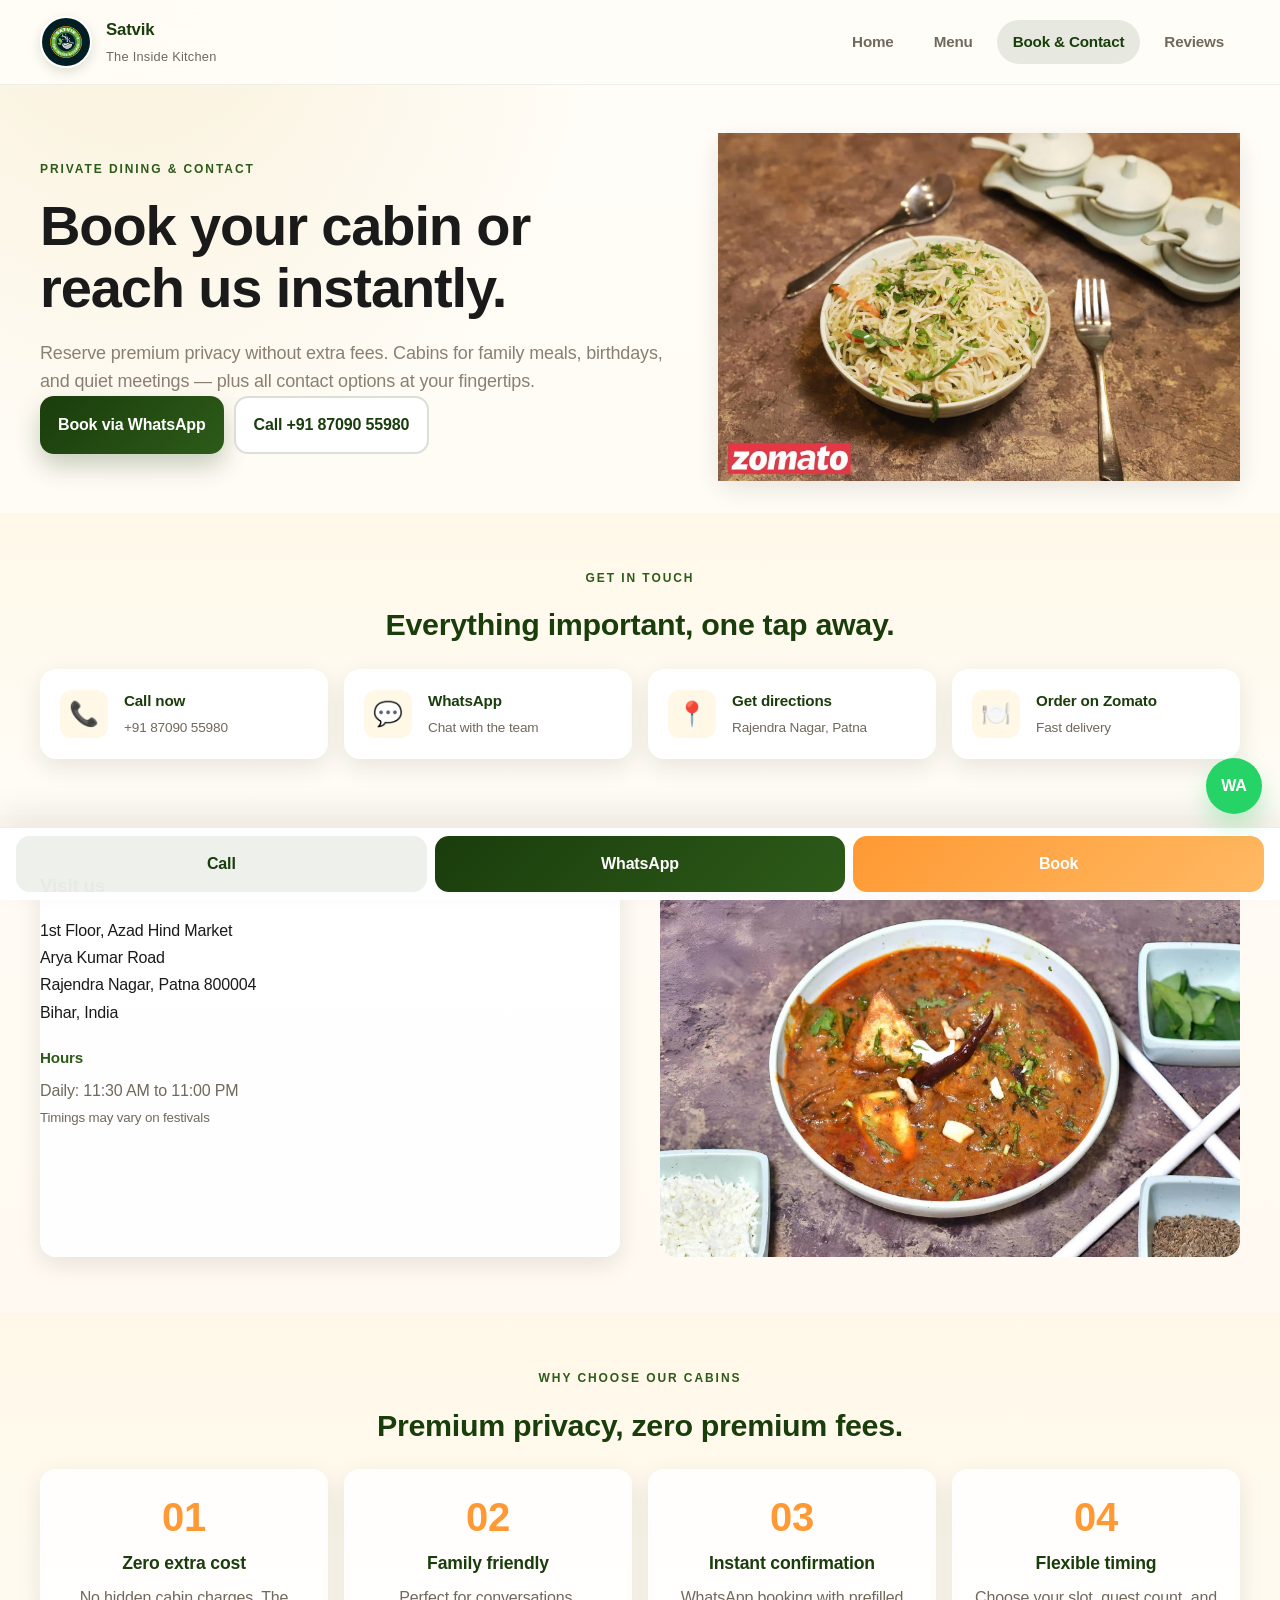
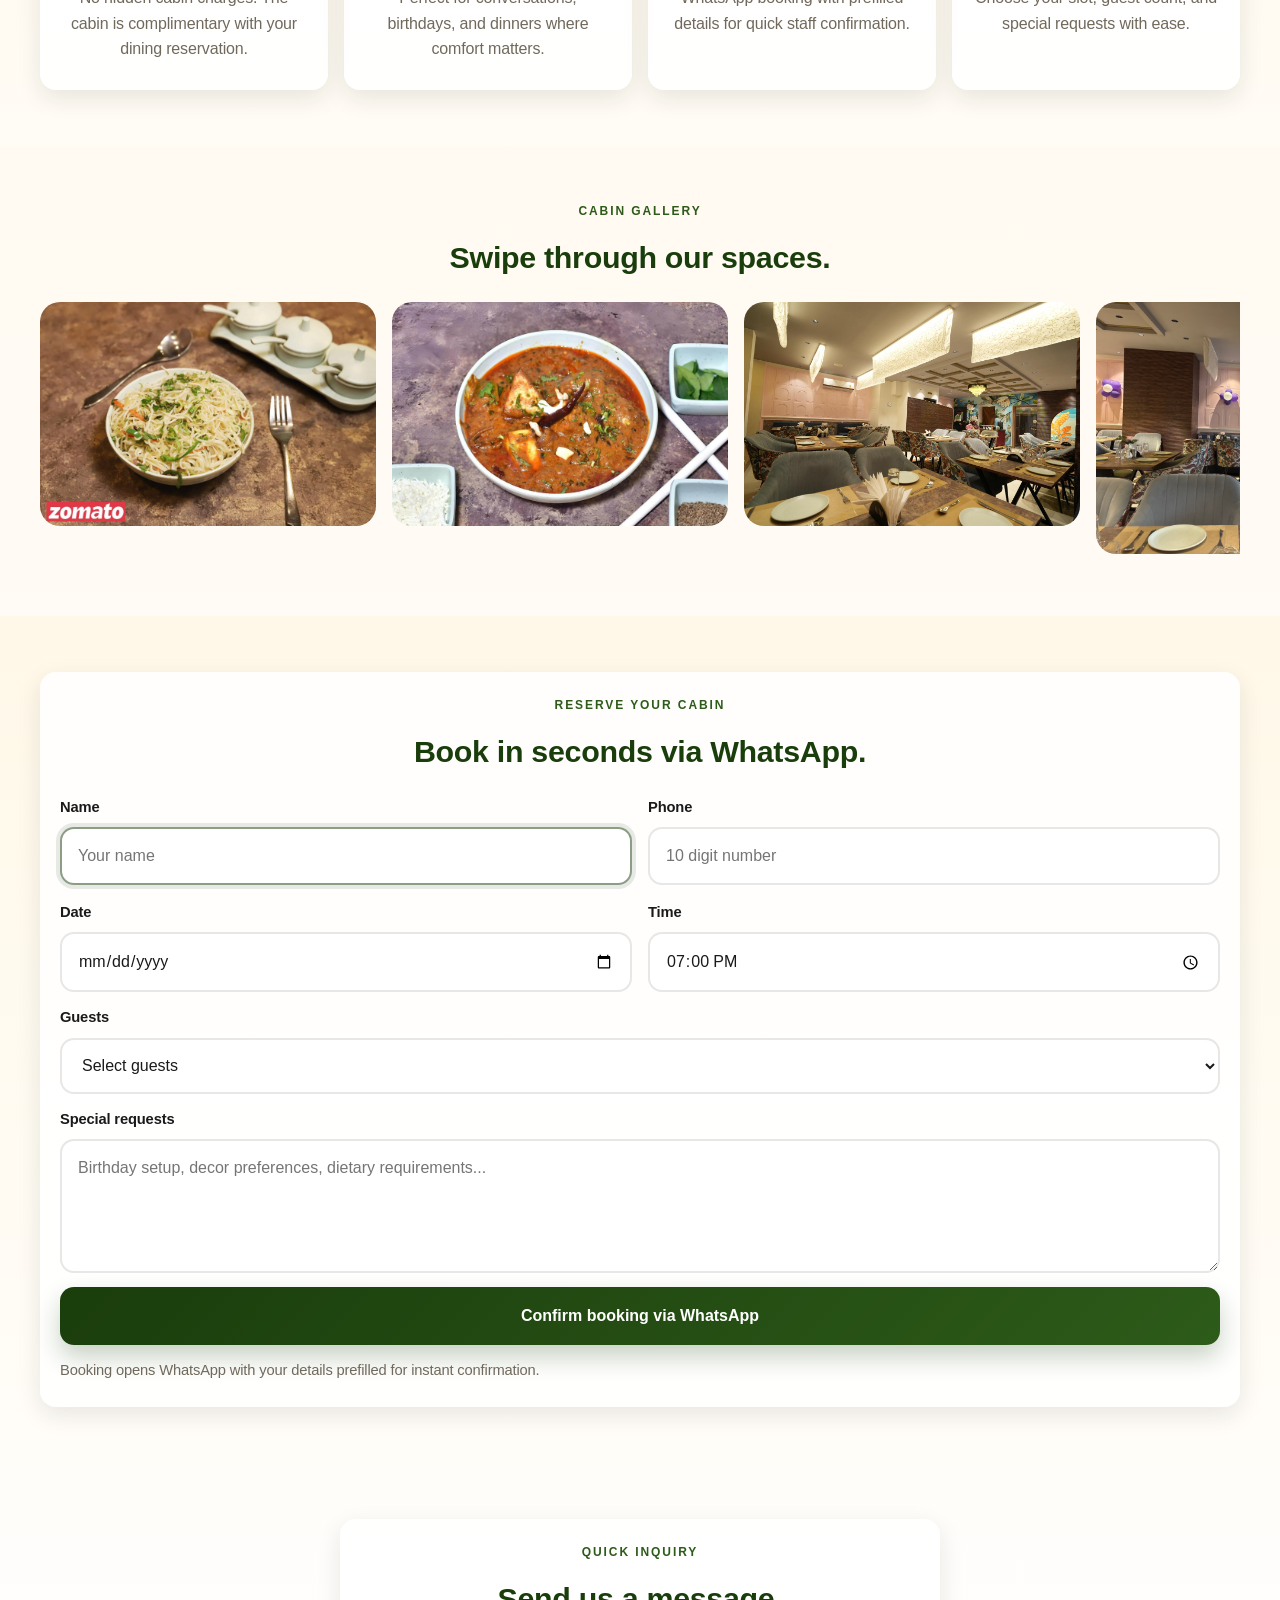
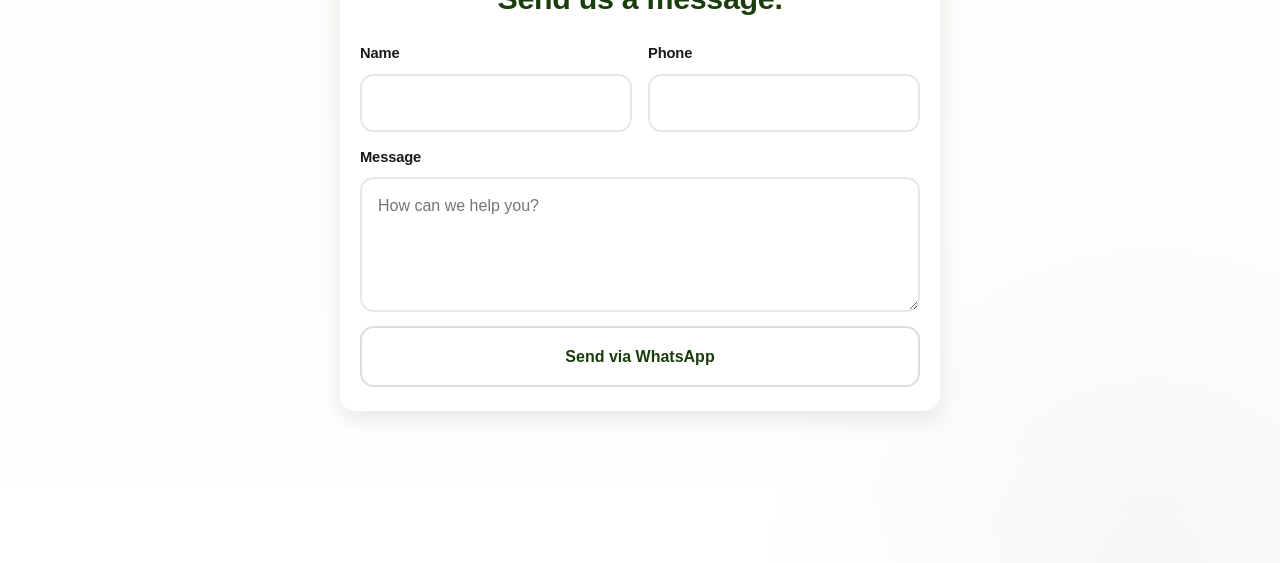
==== cabins.html @ 5a32f27f "changes" ====
<!DOCTYPE html>
<html lang="en">
<head>
  <meta charset="UTF-8">
  <meta name="viewport" content="width=device-width, initial-scale=1.0, maximum-scale=5.0, user-scalable=yes">
  <title>Book & Contact | Satvik The Inside Kitchen</title>
  <meta name="description" content="Book a private dining cabin or contact Satvik The Inside Kitchen in Patna. WhatsApp, call, or get directions instantly.">
  <link rel="manifest" href="/manifest.json">
  <link rel="stylesheet" href="/assets/css/styles.css">
</head>
<body data-page="cabins">
  <header class="site-header">
    <div class="container nav-row">
      <a class="brand" href="/index.html">
        <img src="/assets/img/logo.jpg" alt="Satvik logo" width="52" height="52">
        <span class="brand-copy">
          <strong>Satvik</strong>
          <span>The Inside Kitchen</span>
        </span>
      </a>
      <button class="menu-toggle" type="button" aria-expanded="false" aria-controls="mobile-menu">
        <span></span>
        <span></span>
        <span></span>
        <span class="sr-only">Open navigation</span>
      </button>
      <nav class="desktop-nav" aria-label="Primary">
        <a href="/index.html">Home</a>
        <a href="/menu.html">Menu</a>
        <a href="/cabins.html">Book & Contact</a>
        <a href="/reviews.html">Reviews</a>
      </nav>
    </div>
    <div class="mobile-menu" id="mobile-menu" hidden>
      <div class="mobile-menu__panel">
        <div class="mobile-menu__top">
          <p class="eyebrow">Quick access</p>
          <button class="menu-close" type="button" aria-label="Close navigation">Close</button>
        </div>
        <nav class="mobile-menu__links" aria-label="Mobile">
          <a href="/index.html">Home</a>
          <a href="/menu.html">Menu</a>
          <a href="/cabins.html">Book Cabins</a>
          <a href="/reviews.html">Reviews</a>
        </nav>
      </div>
    </div>
  </header>

  <main class="page-main">
    <section class="page-hero">
      <div class="container split-grid split-grid--hero">
        <div>
          <p class="eyebrow">Private Dining & Contact</p>
          <h1>Book your cabin or reach us instantly.</h1>
          <p class="lead">Reserve premium privacy without extra fees. Cabins for family meals, birthdays, and quiet meetings — plus all contact options at your fingertips.</p>
          <div class="hero-actions">
            <a class="btn btn-primary" href="#booking-form">Book via WhatsApp</a>
            <a class="btn btn-secondary" href="tel:+918709055980">Call +91 87090 55980</a>
          </div>
        </div>
        <div class="media-card">
          <img src="/assets/img/interior-1.jpg" alt="Private dining cabin at Satvik" width="640" height="480">
        </div>
      </div>
    </section>

    <section class="section section-cream">
      <div class="container">
        <div class="section-heading">
          <p class="eyebrow">Get in touch</p>
          <h2>Everything important, one tap away.</h2>
        </div>
        <div class="contact-grid">
          <a class="contact-card" href="tel:+918709055980">
            <div class="contact-icon">📞</div>
            <div class="contact-info">
              <strong>Call now</strong>
              <span>+91 87090 55980</span>
            </div>
          </a>
          <a class="contact-card" href="https://wa.me/918709055980?text=Hi%2C%20I%20want%20to%20contact%20Satvik%20The%20Inside%20Kitchen." target="_blank" rel="noreferrer">
            <div class="contact-icon">💬</div>
            <div class="contact-info">
              <strong>WhatsApp</strong>
              <span>Chat with the team</span>
            </div>
          </a>
          <a class="contact-card" href="https://maps.app.goo.gl/a57dWRMNnk5Z7AGJ7" target="_blank" rel="noreferrer">
            <div class="contact-icon">📍</div>
            <div class="contact-info">
              <strong>Get directions</strong>
              <span>Rajendra Nagar, Patna</span>
            </div>
          </a>
          <a class="contact-card" href="https://www.zomato.com/search?query=Satvik%20The%20Inside%20Kitchen%20Patna" target="_blank" rel="noreferrer">
            <div class="contact-icon">🍽️</div>
            <div class="contact-info">
              <strong>Order on Zomato</strong>
              <span>Fast delivery</span>
            </div>
          </a>
        </div>
      </div>
    </section>

    <section class="section">
      <div class="container">
        <div class="split-grid info-section">
          <article class="info-card location-card">
            <h2>Visit us</h2>
            <p class="address">1st Floor, Azad Hind Market<br>Arya Kumar Road<br>Rajendra Nagar, Patna 800004<br>Bihar, India</p>
            <div class="hours">
              <h3>Hours</h3>
              <p>Daily: 11:30 AM to 11:00 PM<br><small>Timings may vary on festivals</small></p>
            </div>
          </article>
          <div class="map-wrapper">
            <img src="/assets/img/interior-2.jpg" alt="Satvik restaurant interior" width="720" height="480" loading="lazy">
          </div>
        </div>
      </div>
    </section>

    <section class="section section-cream">
      <div class="container">
        <div class="section-heading">
          <p class="eyebrow">Why choose our cabins</p>
          <h2>Premium privacy, zero premium fees.</h2>
        </div>
        <div class="features-grid">
          <article class="info-card feature-highlight">
            <div class="feature-number">01</div>
            <h3>Zero extra cost</h3>
            <p>No hidden cabin charges. The cabin is complimentary with your dining reservation.</p>
          </article>
          <article class="info-card feature-highlight">
            <div class="feature-number">02</div>
            <h3>Family friendly</h3>
            <p>Perfect for conversations, birthdays, and dinners where comfort matters.</p>
          </article>
          <article class="info-card feature-highlight">
            <div class="feature-number">03</div>
            <h3>Instant confirmation</h3>
            <p>WhatsApp booking with prefilled details for quick staff confirmation.</p>
          </article>
          <article class="info-card feature-highlight">
            <div class="feature-number">04</div>
            <h3>Flexible timing</h3>
            <p>Choose your slot, guest count, and special requests with ease.</p>
          </article>
        </div>
      </div>
    </section>

    <section class="section">
      <div class="container">
        <div class="section-heading">
          <p class="eyebrow">Cabin gallery</p>
          <h2>Swipe through our spaces.</h2>
        </div>
        <div class="gallery-rail scroller" data-carousel="cabins">
          <img src="/assets/img/interior-1.jpg" alt="Private cabin overview" width="540" height="400" loading="lazy">
          <img src="/assets/img/interior-2.jpg" alt="Cabin table setup" width="540" height="400" loading="lazy">
          <img src="/assets/img/hero-restaurant.jpg" alt="Restaurant ambiance" width="540" height="400" loading="lazy">
          <img src="/assets/img/interior-wide.jpg" alt="Full dining area" width="540" height="400" loading="lazy">
        </div>
      </div>
    </section>

    <section class="section section-cream" id="booking-form">
      <div class="container">
        <div class="form-panel">
          <div class="section-heading">
            <p class="eyebrow">Reserve your cabin</p>
            <h2>Book in seconds via WhatsApp.</h2>
          </div>
          <form class="booking-form" data-booking-form novalidate>
            <div class="form-grid">
              <label>
                <span>Name</span>
                <input type="text" name="name" placeholder="Your name" autocomplete="name" required>
              </label>
              <label>
                <span>Phone</span>
                <input type="tel" name="phone" placeholder="10 digit number" inputmode="numeric" pattern="[0-9]{10}" autocomplete="tel" required>
              </label>
              <label>
                <span>Date</span>
                <input type="date" name="date" min="2026-04-10" required>
              </label>
              <label>
                <span>Time</span>
                <input type="time" name="time" value="19:00" required>
              </label>
            </div>
            <label class="form-full">
              <span>Guests</span>
              <select name="guests" required>
                <option value="">Select guests</option>
                <option>2-4 people</option>
                <option>5-8 people</option>
                <option>9+ people</option>
              </select>
            </label>
            <label class="form-full">
              <span>Special requests</span>
              <textarea name="notes" rows="4" placeholder="Birthday setup, decor preferences, dietary requirements..."></textarea>
            </label>
            <button class="btn btn-primary btn-large" type="submit">Confirm booking via WhatsApp</button>
            <p class="form-note">Booking opens WhatsApp with your details prefilled for instant confirmation.</p>
          </form>
        </div>
      </div>
    </section>

    <section class="section">
      <div class="container">
        <div class="form-panel contact-form-panel">
          <div class="section-heading">
            <p class="eyebrow">Quick inquiry</p>
            <h2>Send us a message.</h2>
          </div>
          <form class="contact-form" data-contact-form novalidate>
            <div class="form-grid">
              <label>
                <span>Name</span>
                <input type="text" name="name" autocomplete="name" required>
              </label>
              <label>
                <span>Phone</span>
                <input type="tel" name="phone" autocomplete="tel" inputmode="numeric" required>
              </label>
            </div>
            <label class="form-full">
              <span>Message</span>
              <textarea name="message" rows="4" placeholder="How can we help you?" required></textarea>
            </label>
            <button class="btn btn-secondary btn-large" type="submit">Send via WhatsApp</button>
          </form>
        </div>
      </div>
    </section>
  </main>

  <div class="bottom-action-bar" aria-label="Quick actions">
    <a href="tel:+918709055980">Call</a>
    <a class="is-primary" href="https://wa.me/918709055980?text=Hi%2C%20I%20want%20to%20book%20a%20private%20cabin." target="_blank" rel="noreferrer">WhatsApp</a>
    <a class="is-accent" href="#booking-form">Book</a>
  </div>
  <a class="whatsapp-fab" href="https://wa.me/918709055980?text=Hi%2C%20I%20want%20to%20book%20a%20private%20cabin." target="_blank" rel="noreferrer" aria-label="Chat on WhatsApp">WA</a>
  <script src="/assets/js/app.js" defer></script>
</body>
</html>
---- assets/css/styles.css ----
:root {
  --green-900: #1a3d0c;
  --green-800: #234a12;
  --green-700: #2d5b19;
  --green-600: #3a6b22;
  --saffron-500: #ff9933;
  --saffron-400: #ffb366;
  --gold-500: #d4af37;
  --cream-100: #fff8e7;
  --stone-100: #f7f4ee;
  --stone-200: #ece5d8;
  --stone-400: #8a8072;
  --stone-500: #70695c;
  --text-900: #1a1a1a;
  --text-800: #2c2c2c;
  --text-700: #404040;
  --white: #ffffff;
  --shadow-soft: 0 16px 40px rgba(23, 32, 14, 0.14);
  --shadow-card: 0 8px 24px rgba(22, 28, 16, 0.1);
  --shadow-elevated: 0 20px 48px rgba(23, 32, 14, 0.18);
  --radius-sm: 12px;
  --radius-md: 16px;
  --radius-lg: 24px;
  --radius-full: 999px;
  --max-width: 1200px;
  --header-height: 84px;
  --action-bar-height: calc(72px + env(safe-area-inset-bottom, 0px));
}

*,
*::before,
*::after {
  box-sizing: border-box;
}

html {
  scroll-behavior: smooth;
}

body {
  margin: 0;
  font-family: 'Inter', -apple-system, BlinkMacSystemFont, "Segoe UI", Roboto, Oxygen, Ubuntu, sans-serif;
  font-size: 16px;
  line-height: 1.6;
  letter-spacing: -0.01em;
  color: var(--text-900);
  background:
    radial-gradient(circle at 10% 0%, rgba(212, 175, 55, 0.15), transparent 30rem),
    radial-gradient(circle at 90% 100%, rgba(26, 61, 12, 0.04), transparent 25rem),
    linear-gradient(180deg, #fffdf8 0%, #fff9f0 40%, #ffffff 100%);
  min-height: 100vh;
  -webkit-font-smoothing: antialiased;
  -moz-osx-font-smoothing: grayscale;
}

body.menu-open {
  overflow: hidden;
}

img {
  display: block;
  max-width: 100%;
  height: auto;
}

a {
  color: inherit;
  text-decoration: none;
}

button,
input,
select,
textarea {
  font: inherit;
}

button {
  cursor: pointer;
}

.sr-only {
  position: absolute;
  width: 1px;
  height: 1px;
  padding: 0;
  margin: -1px;
  overflow: hidden;
  clip: rect(0 0 0 0);
  white-space: nowrap;
  border: 0;
}

.container {
  width: min(100% - 32px, var(--max-width));
  margin: 0 auto;
}

.stack {
  display: grid;
  gap: 16px;
}

.site-header {
  position: sticky;
  top: 0;
  z-index: 30;
  backdrop-filter: blur(20px);
  background: rgba(255, 253, 248, 0.92);
  border-bottom: 1px solid rgba(112, 105, 92, 0.1);
}

.nav-row {
  min-height: var(--header-height);
  display: flex;
  align-items: center;
  justify-content: space-between;
  gap: 20px;
}

.brand {
  display: inline-flex;
  align-items: center;
  gap: 14px;
  min-height: 52px;
  text-decoration: none;
}

.brand img {
  width: 52px;
  height: 52px;
  border-radius: 50%;
  object-fit: cover;
  box-shadow: 0 4px 12px rgba(26, 61, 12, 0.15);
  border: 2px solid rgba(255, 255, 255, 0.8);
  transition: transform 0.2s ease, box-shadow 0.2s ease;
}

.brand:hover img {
  transform: scale(1.05);
  box-shadow: 0 6px 20px rgba(26, 61, 12, 0.2);
}

.brand-copy {
  display: grid;
  gap: 3px;
}

.brand-copy strong {
  font-size: 1.05rem;
  font-weight: 700;
  letter-spacing: -0.01em;
  color: var(--green-900);
}

.brand-copy span {
  font-size: 0.8rem;
  color: var(--stone-500);
  font-weight: 500;
  letter-spacing: 0.02em;
}

.menu-toggle,
.menu-close {
  min-width: 48px;
  min-height: 48px;
  border-radius: 999px;
  border: 1px solid rgba(26, 61, 12, 0.12);
  background: rgba(255, 255, 255, 0.94);
}

.menu-toggle {
  display: inline-grid;
  place-items: center;
  gap: 4px;
  padding: 10px;
}

.menu-toggle span:not(.sr-only) {
  width: 18px;
  height: 2px;
  border-radius: 999px;
  background: var(--green-900);
}

.desktop-nav {
  display: none;
  align-items: center;
  gap: 8px;
}

.desktop-nav a {
  color: var(--stone-500);
  font-weight: 600;
  font-size: 0.95rem;
  padding: 10px 16px;
  border-radius: var(--radius-full);
  transition: all 0.2s ease;
  position: relative;
}

.desktop-nav a:hover,
.desktop-nav a:focus-visible {
  color: var(--green-700);
  background: rgba(26, 61, 12, 0.06);
}

.desktop-nav a[href="/index.html"]:hover,
.desktop-nav a[href="/menu.html"]:hover,
.desktop-nav a[href="/cabins.html"]:hover,
.desktop-nav a[href="/reviews.html"]:hover {
  color: var(--green-900);
}

body[data-page="home"] .desktop-nav a[href="/index.html"],
body[data-page="menu"] .desktop-nav a[href="/menu.html"],
body[data-page="cabins"] .desktop-nav a[href="/cabins.html"],
body[data-page="reviews"] .desktop-nav a[href="/reviews.html"] {
  color: var(--green-900);
  background: rgba(26, 61, 12, 0.1);
  font-weight: 700;
}

.mobile-menu {
  position: fixed;
  inset: 0;
  background: rgba(24, 30, 20, 0.38);
  z-index: 50;
}

.mobile-menu__panel {
  margin-left: auto;
  width: min(100%, 380px);
  min-height: 100%;
  padding: 24px 20px calc(112px + env(safe-area-inset-bottom, 0px));
  background:
    linear-gradient(180deg, rgba(255, 255, 255, 0.98), rgba(255, 248, 231, 0.95));
  box-shadow: -24px 0 48px rgba(14, 18, 8, 0.16);
  display: grid;
  align-content: start;
  gap: 24px;
}

.mobile-menu__top {
  display: flex;
  align-items: center;
  justify-content: space-between;
}

.mobile-menu__links,
.mobile-menu__actions,
.mobile-menu__meta {
  display: grid;
  gap: 12px;
}

.mobile-menu__links a {
  min-height: 52px;
  display: flex;
  align-items: center;
  padding: 0 16px;
  border-radius: var(--radius-sm);
  background: rgba(255, 255, 255, 0.7);
  font-weight: 700;
}

.mobile-menu__meta {
  color: var(--stone-500);
  font-size: 0.94rem;
}

.eyebrow {
  margin: 0;
  color: var(--green-700);
  font-size: 0.75rem;
  font-weight: 700;
  letter-spacing: 0.16em;
  text-transform: uppercase;
  font-family: inherit;
}

.hero,
.page-hero {
  padding: 24px 0 16px;
}

.hero-grid,
.split-grid {
  display: grid;
  gap: 24px;
}

.hero-copy {
  padding: 8px 0 0;
}

.hero-copy h1,
.page-hero h1 {
  margin: 16px 0 20px;
  font-size: clamp(2rem, 5vw, 3.5rem);
  line-height: 1.1;
  letter-spacing: -0.02em;
  font-weight: 700;
  color: var(--text-900);
}

.lead {
  margin: 0;
  color: var(--stone-400);
  font-size: 1.125rem;
  line-height: 1.6;
  font-weight: 400;
  max-width: 65ch;
}

.hero-media,
.media-card,
.map-card,
.location-panel,
.form-panel,
.summary-card,
.info-card,
.dish-card,
.action-card {
  border-radius: var(--radius-md);
  box-shadow: var(--shadow-card);
  background: rgba(255, 255, 255, 0.9);
}

.hero-media {
  overflow: hidden;
  padding: 12px;
  background:
    linear-gradient(145deg, rgba(26, 61, 12, 0.1), rgba(255, 153, 51, 0.14)),
    var(--white);
}

.trust-badges,
.quick-strip,
.hero-actions,
.location-actions {
  display: flex;
  flex-wrap: wrap;
  gap: 10px;
}

.trust-badges {
  margin: 24px 0 18px;
}

.trust-badges span,
.quick-strip a {
  min-height: 40px;
  display: inline-flex;
  align-items: center;
  padding: 0 14px;
  border-radius: 999px;
  background: rgba(255, 255, 255, 0.86);
  border: 1px solid rgba(26, 61, 12, 0.1);
  font-size: 0.93rem;
  font-weight: 600;
}

.quick-strip {
  margin-top: 18px;
}

.btn {
  min-height: 56px;
  width: 100%;
  padding: 14px 18px;
  border-radius: 14px;
  border: 0;
  display: inline-flex;
  justify-content: center;
  align-items: center;
  gap: 8px;
  font-weight: 800;
  text-align: center;
  transition: transform 0.18s ease, box-shadow 0.18s ease;
}

.btn:active {
  transform: scale(0.98);
}

.btn-primary {
  background: linear-gradient(135deg, var(--green-900), var(--green-700));
  color: var(--white);
  box-shadow: 0 12px 24px rgba(26, 61, 12, 0.24);
}

.btn-secondary {
  background: var(--white);
  color: var(--green-900);
  border: 2px solid rgba(26, 61, 12, 0.16);
}

.btn-accent {
  background: linear-gradient(135deg, var(--saffron-500), #ffb861);
  color: var(--white);
  box-shadow: 0 12px 24px rgba(255, 153, 51, 0.24);
}

.btn-small {
  min-height: 40px;
  width: auto;
  padding: 8px 14px;
  border-radius: 10px;
  font-size: 0.95rem;
}

.section {
  padding: 28px 0;
}

.section-cream {
  background: linear-gradient(180deg, rgba(255, 248, 231, 0.9), rgba(255, 253, 248, 0.7));
}

.section-heading {
  padding-bottom: 20px;
  text-align: center;
}

.section-heading h2 {
  margin: 12px 0 0;
  font-size: clamp(1.4rem, 4vw, 1.8rem);
  font-weight: 700;
  color: var(--green-900);
  letter-spacing: -0.01em;
}

h2 {
  font-size: clamp(1.3rem, 3vw, 1.6rem);
  font-weight: 700;
  color: var(--green-900);
  letter-spacing: -0.01em;
  margin: 0 0 12px;
}

h3 {
  font-size: 1.15rem;
  font-weight: 600;
  color: var(--text-900);
  margin: 0 0 8px;
}

p {
  margin: 0 0 16px;
  color: var(--text-700);
}

.page-hero--compact {
  padding: 32px 0 24px;
  text-align: center;
}

.page-hero--compact h1 {
  max-width: 800px;
  margin-left: auto;
  margin-right: auto;
}

.page-hero--compact .lead {
  margin-left: auto;
  margin-right: auto;
}

.scroller {
  display: grid;
  grid-auto-flow: column;
  grid-auto-columns: minmax(76%, 1fr);
  gap: 16px;
  overflow-x: auto;
  overscroll-behavior-x: contain;
  scroll-snap-type: x mandatory;
  padding-bottom: 6px;
  scrollbar-width: none;
}

.scroller::-webkit-scrollbar {
  display: none;
}

.scroller > * {
  scroll-snap-align: start;
}

.stats-strip {
  padding-bottom: 8px;
}

.stat-card,
.feature-card,
.review-card,
.summary-card,
.centered-panel {
  padding: 20px;
}

.stat-card strong {
  display: block;
  font-size: 1.5rem;
  color: var(--green-900);
}

.stat-card span {
  color: var(--stone-500);
}

.info-card h2,
.info-card h3,
.dish-card h3,
.location-panel__body h3 {
  margin: 0 0 8px;
  font-size: 1.18rem;
}

.info-card p,
.dish-card p,
.review-card p,
.location-panel__body p,
.summary-card p,
.centered-panel p {
  margin: 0;
  color: var(--stone-500);
}

.dish-card {
  overflow: hidden;
}

.dish-card img {
  aspect-ratio: 4 / 3;
  object-fit: cover;
  width: 100%;
}

.dish-card__body,
.location-panel__body,
.map-card,
.form-panel,
.summary-card,
.centered-panel {
  padding: 20px;
}

.price {
  color: var(--green-900);
  font-weight: 800;
  margin: 10px 0;
}

.review-card strong,
.summary-score {
  display: inline-flex;
  min-width: 52px;
  min-height: 52px;
  align-items: center;
  justify-content: center;
  border-radius: 999px;
  background: rgba(212, 175, 55, 0.18);
  color: var(--green-900);
  margin-bottom: 14px;
  font-size: 1.1rem;
}

.review-card span,
.review-source span,
.review-meta span {
  color: var(--stone-500);
  font-size: 0.92rem;
}

.text-link {
  display: inline-flex;
  margin-top: 18px;
  color: var(--green-900);
  font-weight: 800;
}

.page-main {
  padding-bottom: calc(var(--action-bar-height) + 24px);
}

.page-hero--compact {
  padding-bottom: 10px;
}

.sticky-tabs {
  position: sticky;
  top: var(--header-height);
  z-index: 20;
  background: rgba(255, 251, 243, 0.92);
  backdrop-filter: blur(16px);
  border-bottom: 1px solid rgba(112, 105, 92, 0.12);
}

.tab-row {
  display: flex;
  gap: 10px;
  overflow-x: auto;
  padding: 12px 0;
  scrollbar-width: none;
}

.tab-row::-webkit-scrollbar {
  display: none;
}

.tab-link {
  min-height: 44px;
  padding: 0 16px;
  border-radius: 999px;
  border: 1px solid rgba(26, 61, 12, 0.12);
  background: var(--white);
  display: inline-flex;
  align-items: center;
  justify-content: center;
  font-weight: 700;
  white-space: nowrap;
}

.tab-link.is-active {
  background: var(--green-900);
  color: var(--white);
}

.menu-layout {
  display: grid;
  gap: 24px;
}

.menu-group {
  scroll-margin-top: 144px;
}

.menu-group__header {
  margin-bottom: 14px;
}

.menu-group__header h2 {
  margin: 0 0 8px;
  font-size: 1.5rem;
}

.menu-group__header p {
  margin: 0;
  color: var(--stone-500);
}

.menu-items {
  display: grid;
  gap: 12px;
}

.menu-item {
  display: flex;
  gap: 12px;
  align-items: stretch;
  padding: 14px;
  border-radius: 18px;
  background: rgba(255, 255, 255, 0.92);
  box-shadow: var(--shadow-card);
}

.menu-item img {
  width: 88px;
  height: 88px;
  flex-shrink: 0;
  border-radius: 14px;
}

.menu-item h3 {
  margin: 0 0 6px;
  font-size: 1.05rem;
}

.menu-item p {
  margin: 0 0 10px;
  color: var(--stone-500);
  font-size: 0.95rem;
}

.menu-item__footer {
  display: flex;
  align-items: center;
  justify-content: space-between;
  gap: 12px;
}

.menu-item__footer strong {
  font-size: 1.12rem;
  color: var(--green-900);
}

.is-hidden {
  display: none;
}

.btn-show-more {
  margin-top: 14px;
}

.menu-cta {
  position: sticky;
  bottom: calc(var(--action-bar-height) + 16px);
  align-self: start;
  display: grid;
  gap: 14px;
  padding: 20px;
  border-radius: var(--radius-md);
  background: linear-gradient(180deg, rgba(26, 61, 12, 0.95), rgba(45, 91, 25, 0.93));
  color: var(--white);
  box-shadow: var(--shadow-soft);
}

.menu-cta h2,
.menu-cta p {
  margin: 0;
}

.features-grid,
.platform-grid,
.footer-grid {
  display: grid;
  gap: 16px;
}

.gallery-rail img,
.gallery-grid img,
.map-card img,
.location-panel img {
  width: 100%;
  border-radius: 20px;
}

.gallery-grid {
  display: grid;
  grid-template-columns: repeat(2, minmax(0, 1fr));
  gap: 8px;
}

.gallery-item {
  padding: 0;
  border: 0;
  background: transparent;
  border-radius: 16px;
  overflow: hidden;
  box-shadow: var(--shadow-card);
}

.gallery-item[hidden] {
  display: none;
}

.lightbox {
  position: fixed;
  inset: 0;
  z-index: 80;
  background: rgba(14, 16, 11, 0.9);
  display: grid;
  place-items: center;
  padding: 20px;
}

.lightbox img {
  max-width: min(100%, 720px);
  max-height: 80vh;
  border-radius: 20px;
}

.lightbox__close {
  position: absolute;
  top: 20px;
  right: 20px;
  min-height: 48px;
  padding: 0 16px;
  border-radius: 999px;
  border: 0;
  background: rgba(255, 255, 255, 0.14);
  color: var(--white);
}

.summary-card {
  background: linear-gradient(145deg, rgba(26, 61, 12, 0.98), rgba(45, 91, 25, 0.96));
  color: var(--white);
}

.summary-card p {
  color: rgba(255, 255, 255, 0.76);
}

.summary-score {
  background: rgba(255, 255, 255, 0.14);
  color: var(--white);
  width: 72px;
  height: 72px;
  font-size: 1.6rem;
}

.review-meta,
.review-source {
  display: flex;
  align-items: center;
  justify-content: space-between;
  gap: 12px;
}

.review-card--full p {
  margin: 16px 0;
  line-height: 1.7;
  font-size: 1.05rem;
}

.reviews-stack {
  display: grid;
  gap: 16px;
  max-width: 800px;
  margin: 0 auto;
}

.review-card {
  padding: 24px;
  background: var(--white);
  border-radius: var(--radius-md);
  box-shadow: var(--shadow-card);
  transition: transform 0.2s ease, box-shadow 0.2s ease;
}

.review-card:hover {
  transform: translateY(-2px);
  box-shadow: var(--shadow-soft);
}

.review-card strong {
  background: linear-gradient(135deg, var(--gold-500), var(--saffron-400));
  color: var(--green-900);
  font-weight: 700;
}

.platform-grid {
  display: grid;
  gap: 12px;
}

.platform-grid .info-card {
  padding: 20px;
  text-align: center;
  display: flex;
  flex-direction: column;
  align-items: center;
  justify-content: center;
  min-height: 100px;
}

.platform-grid .info-card h2 {
  font-size: 0.9rem;
  color: var(--stone-500);
  margin: 0 0 6px;
  font-weight: 600;
  text-transform: uppercase;
  letter-spacing: 0.08em;
}

.platform-grid .info-card p {
  font-size: 1.4rem;
  font-weight: 700;
  color: var(--green-900);
  margin: 0;
}

.summary-card {
  padding: 28px;
  display: flex;
  flex-direction: column;
  justify-content: center;
}

.summary-card h2 {
  font-size: 1.1rem;
  margin: 16px 0 8px;
  font-weight: 600;
}

.summary-card p {
  font-size: 0.95rem;
  line-height: 1.6;
}

.summary-score {
  background: linear-gradient(135deg, var(--gold-500), var(--saffron-400));
  color: var(--green-900);
  width: 72px;
  height: 72px;
  font-size: 1.8rem;
  font-weight: 700;
  box-shadow: 0 8px 20px rgba(212, 175, 55, 0.3);
}

.centered-panel {
  text-align: center;
  padding: 40px 24px;
  max-width: 600px;
  margin: 0 auto;
}

.centered-panel h2 {
  font-size: 1.5rem;
  margin-bottom: 12px;
  color: var(--green-900);
}

.centered-panel p {
  color: var(--stone-500);
  margin-bottom: 24px;
  font-size: 1.05rem;
}

.map-card {
  position: relative;
  padding: 16px;
}

.map-card__cta {
  margin-top: 16px;
}

.action-card {
  min-height: 72px;
  padding: 18px 20px;
  display: grid;
  gap: 4px;
}

.action-card strong {
  font-size: 1.06rem;
}

.action-card span {
  color: var(--stone-500);
}

.form-panel {
  padding: 24px 20px;
}

.booking-form,
.contact-form {
  display: grid;
  gap: 14px;
}

.booking-form label,
.contact-form label {
  display: grid;
  gap: 8px;
}

.booking-form span,
.contact-form span {
  font-size: 0.92rem;
  font-weight: 700;
}

input,
select,
textarea {
  width: 100%;
  min-height: 56px;
  padding: 14px 16px;
  border-radius: 14px;
  border: 2px solid rgba(112, 105, 92, 0.16);
  background: var(--white);
  color: var(--text-900);
}

textarea {
  resize: vertical;
  min-height: 120px;
}

input:focus,
select:focus,
textarea:focus {
  outline: none;
  border-color: rgba(26, 61, 12, 0.5);
  box-shadow: 0 0 0 4px rgba(26, 61, 12, 0.1);
}

.form-note {
  margin: 0;
  color: var(--stone-500);
  font-size: 0.92rem;
}

.centered-panel {
  text-align: center;
  display: grid;
  gap: 14px;
}

.location-panel {
  overflow: hidden;
}

.site-footer {
  padding: 28px 0 calc(var(--action-bar-height) + 28px);
  background: linear-gradient(180deg, rgba(26, 61, 12, 0.96), rgba(16, 29, 9, 0.98));
  color: var(--white);
}

.site-footer p,
.site-footer a,
.site-footer h2 {
  margin: 0;
}

.site-footer h2 {
  margin-bottom: 10px;
  font-size: 1rem;
}

.site-footer a,
.site-footer p {
  color: rgba(255, 255, 255, 0.78);
}

.brand-footer {
  margin-bottom: 14px;
}

.bottom-action-bar {
  position: fixed;
  left: 0;
  right: 0;
  bottom: 0;
  z-index: 60;
  display: grid;
  grid-template-columns: repeat(3, minmax(0, 1fr));
  gap: 8px;
  padding: 8px 16px calc(8px + env(safe-area-inset-bottom, 0px));
  background: rgba(255, 255, 255, 0.97);
  border-top: 1px solid rgba(112, 105, 92, 0.12);
  box-shadow: 0 -16px 32px rgba(20, 24, 14, 0.08);
}

.bottom-action-bar a {
  min-height: 56px;
  border-radius: 14px;
  display: grid;
  place-items: center;
  font-weight: 800;
  background: rgba(26, 61, 12, 0.08);
  color: var(--green-900);
}

.bottom-action-bar .is-primary {
  background: linear-gradient(135deg, var(--green-900), var(--green-700));
  color: var(--white);
}

.bottom-action-bar .is-accent {
  background: linear-gradient(135deg, var(--saffron-500), #ffb963);
  color: var(--white);
}

.whatsapp-fab {
  position: fixed;
  right: 18px;
  bottom: calc(var(--action-bar-height) + 14px);
  z-index: 61;
  width: 56px;
  height: 56px;
  border-radius: 999px;
  display: grid;
  place-items: center;
  background: #25d366;
  color: var(--white);
  font-weight: 900;
  box-shadow: 0 12px 24px rgba(37, 211, 102, 0.28);
  animation: fabPulse 0.9s ease-out 1;
}

@keyframes fabPulse {
  0% { transform: scale(0.88); opacity: 0.7; }
  70% { transform: scale(1.06); opacity: 1; }
  100% { transform: scale(1); }
}

@media (min-width: 700px) {
  .hero-actions,
  .location-actions {
    flex-wrap: nowrap;
  }

  .hero-actions .btn,
  .location-actions .btn {
    width: auto;
  }

  .scroller {
    grid-auto-columns: minmax(38%, 1fr);
  }

  .gallery-grid {
    grid-template-columns: repeat(3, minmax(0, 1fr));
  }

  .features-grid,
  .platform-grid {
    grid-template-columns: repeat(2, minmax(0, 1fr));
  }

  .footer-grid {
    grid-template-columns: 1.4fr 1fr 1fr;
  }
}

.contact-grid {
  display: grid;
  grid-template-columns: repeat(2, 1fr);
  gap: 16px;
}

.contact-card {
  display: flex;
  align-items: center;
  gap: 16px;
  padding: 20px;
  background: var(--white);
  border-radius: var(--radius-md);
  box-shadow: var(--shadow-card);
  transition: transform 0.2s ease, box-shadow 0.2s ease;
}

.contact-card:hover {
  transform: translateY(-2px);
  box-shadow: var(--shadow-soft);
}

.contact-icon {
  font-size: 1.5rem;
  width: 48px;
  height: 48px;
  display: grid;
  place-items: center;
  background: var(--cream-100);
  border-radius: var(--radius-sm);
}

.contact-info {
  display: grid;
  gap: 4px;
}

.contact-info strong {
  color: var(--green-900);
  font-size: 0.95rem;
}

.contact-info span {
  color: var(--stone-500);
  font-size: 0.85rem;
}

.location-card h2 {
  color: var(--green-900);
  margin-bottom: 16px;
}

.location-card .address {
  color: var(--text-900);
  line-height: 1.7;
  margin-bottom: 20px;
}

.location-card .hours h3 {
  color: var(--green-700);
  font-size: 0.95rem;
  margin-bottom: 8px;
}

.location-card .hours small {
  color: var(--stone-500);
}

.map-wrapper img {
  width: 100%;
  height: auto;
  border-radius: var(--radius-md);
  object-fit: cover;
}

.feature-highlight {
  text-align: center;
  padding: 28px 20px;
}

.feature-number {
  font-size: 2.5rem;
  font-weight: 700;
  color: var(--saffron-500);
  line-height: 1;
  margin-bottom: 12px;
}

.feature-highlight h3 {
  color: var(--green-900);
  margin-bottom: 8px;
  font-size: 1.1rem;
}

.form-grid {
  display: grid;
  grid-template-columns: 1fr;
  gap: 16px;
}

.form-full {
  grid-column: 1 / -1;
}

.btn-large {
  width: 100%;
  padding: 16px 24px;
  font-size: 1rem;
}

.contact-form-panel {
  max-width: 600px;
  margin: 0 auto;
}

@media (min-width: 600px) {
  .contact-grid {
    grid-template-columns: repeat(4, 1fr);
  }

  .form-grid {
    grid-template-columns: repeat(2, 1fr);
  }
}

@media (min-width: 700px) {
  .hero-actions,
  .location-actions {
    flex-wrap: nowrap;
  }

  .hero-actions .btn,
  .location-actions .btn {
    width: auto;
  }

  .scroller {
    grid-auto-columns: minmax(38%, 1fr);
  }

  .gallery-grid {
    grid-template-columns: repeat(3, minmax(0, 1fr));
  }

  .features-grid,
  .platform-grid {
    grid-template-columns: repeat(2, minmax(0, 1fr));
  }

  .footer-grid {
    grid-template-columns: 1.4fr 1fr 1fr;
  }

  .section {
    padding: 56px 0;
  }

  .page-hero--compact {
    padding: 48px 0 40px;
  }
}

@media (min-width: 900px) {
  .desktop-nav {
    display: inline-flex;
  }

  .menu-toggle {
    display: none;
  }

  .hero,
  .page-hero {
    padding: 48px 0 32px;
  }

  .hero-grid,
  .split-grid {
    grid-template-columns: repeat(2, minmax(0, 1fr));
    align-items: center;
    gap: 40px;
  }

  .split-grid--hero {
    grid-template-columns: 1.1fr 0.9fr;
  }

  .info-section {
    align-items: stretch;
  }

  .info-section .info-card {
    height: 100%;
  }

  .menu-layout {
    grid-template-columns: 1fr 320px;
    align-items: start;
  }

  .menu-group {
    grid-column: 1;
  }

  .menu-cta {
    grid-column: 2;
    grid-row: 1 / span 5;
  }

  .features-grid {
    grid-template-columns: repeat(4, minmax(0, 1fr));
  }

  .platform-grid {
    grid-template-columns: repeat(2, 1fr);
  }

  .scroller {
    grid-auto-columns: minmax(28%, 1fr);
  }

  .reviews-stack {
    gap: 20px;
  }

  .review-card {
    padding: 28px 32px;
  }

  .section-heading h2 {
    font-size: 1.9rem;
  }

  h2 {
    font-size: 1.6rem;
  }
}
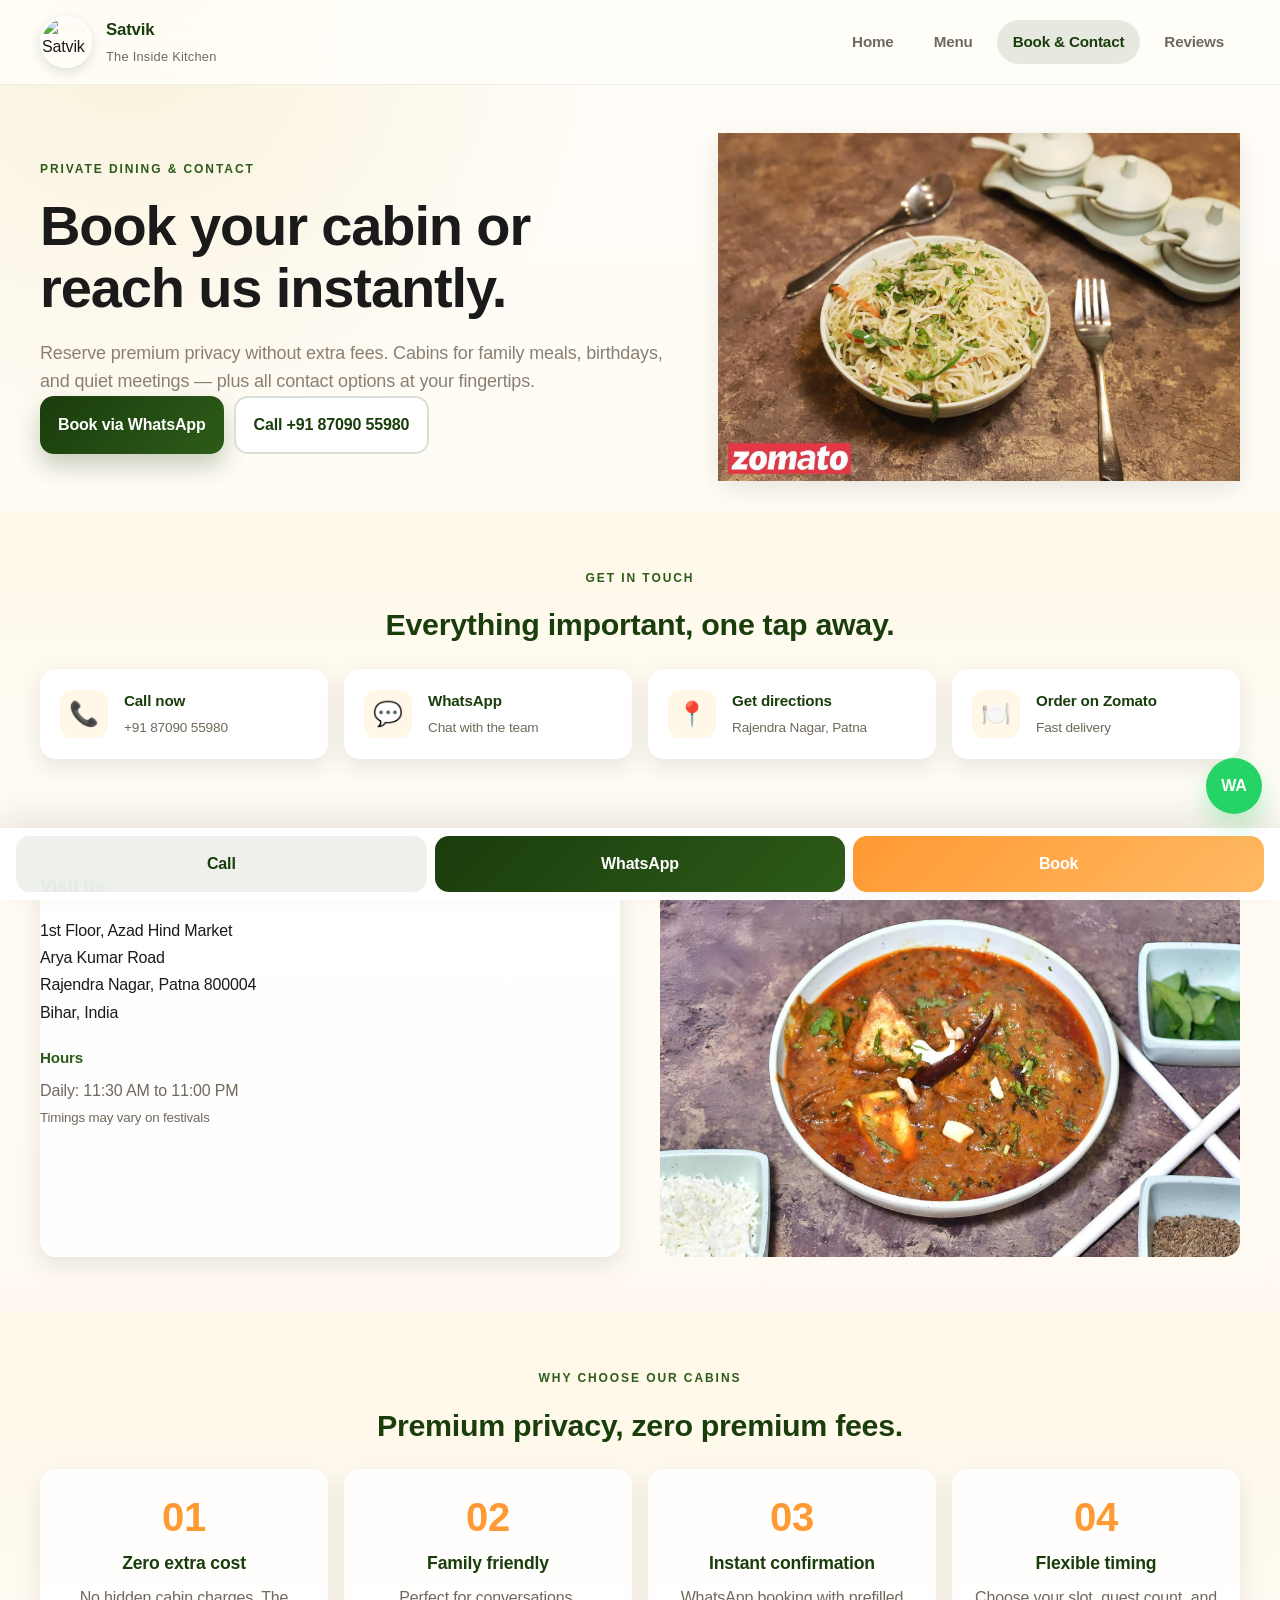
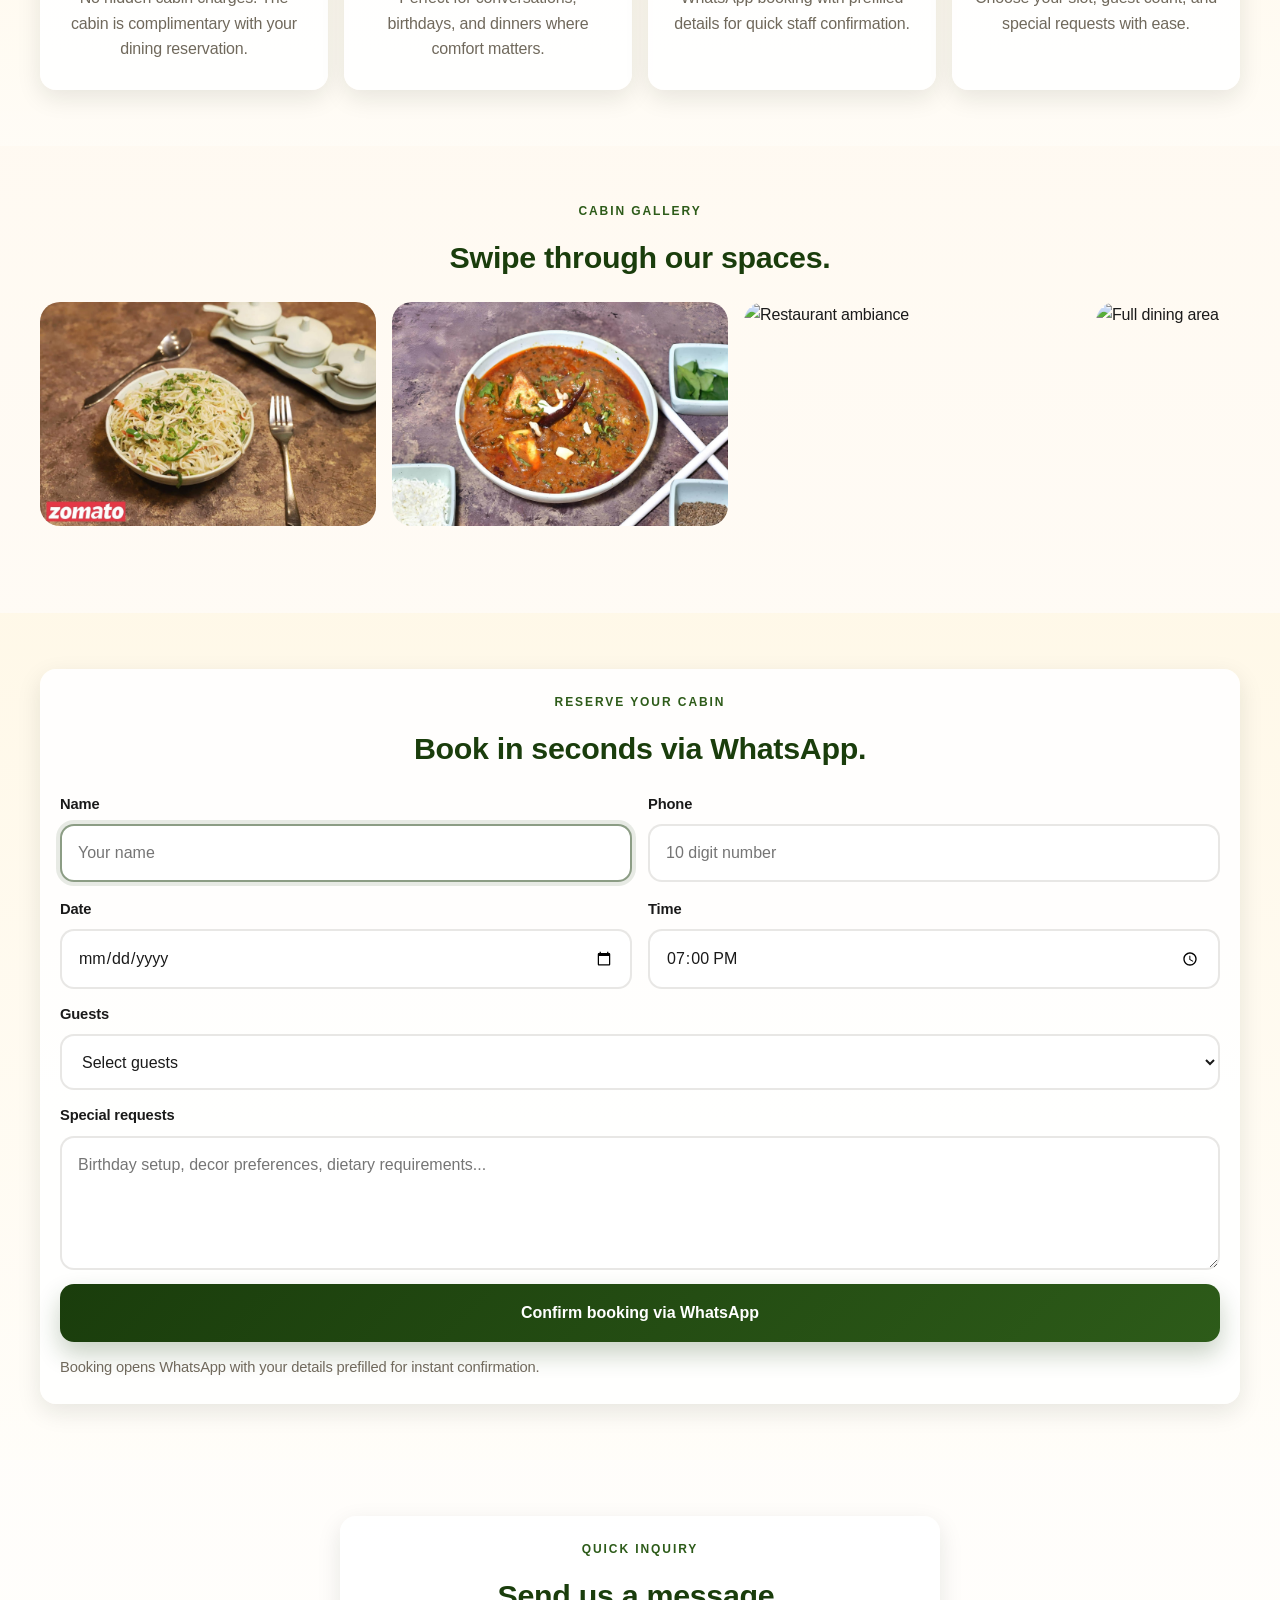
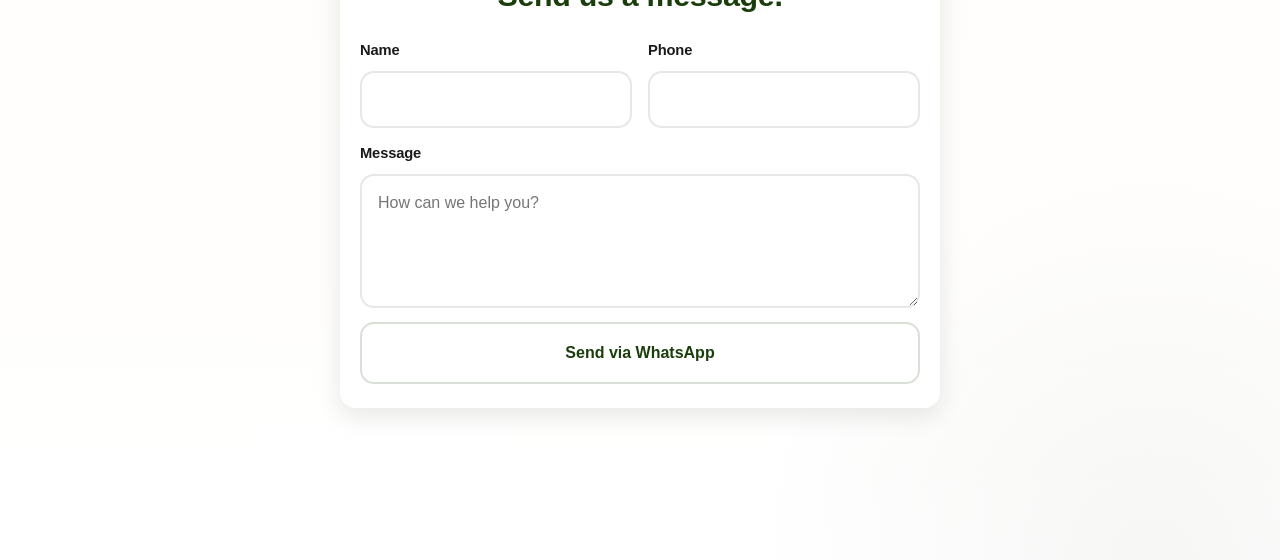
==== commit 112c8933: "changes" ====
--- a/cabins.html
+++ b/cabins.html
@@ -6,13 +6,13 @@
   <title>Book & Contact | Satvik The Inside Kitchen</title>
   <meta name="description" content="Book a private dining cabin or contact Satvik The Inside Kitchen in Patna. WhatsApp, call, or get directions instantly.">
   <link rel="manifest" href="/manifest.json">
-  <link rel="stylesheet" href="/assets/css/styles.css">
+  <link rel="stylesheet" href="/styles.css">
 </head>
 <body data-page="cabins">
   <header class="site-header">
     <div class="container nav-row">
       <a class="brand" href="/index.html">
-        <img src="/assets/img/logo.jpg" alt="Satvik logo" width="52" height="52">
+        <img src="/logo.jpg" alt="Satvik logo" width="52" height="52">
         <span class="brand-copy">
           <strong>Satvik</strong>
           <span>The Inside Kitchen</span>
@@ -162,8 +162,8 @@
         <div class="gallery-rail scroller" data-carousel="cabins">
           <img src="/assets/img/interior-1.jpg" alt="Private cabin overview" width="540" height="400" loading="lazy">
           <img src="/assets/img/interior-2.jpg" alt="Cabin table setup" width="540" height="400" loading="lazy">
-          <img src="/assets/img/hero-restaurant.jpg" alt="Restaurant ambiance" width="540" height="400" loading="lazy">
-          <img src="/assets/img/interior-wide.jpg" alt="Full dining area" width="540" height="400" loading="lazy">
+          <img src="/hero-restaurant.jpg" alt="Restaurant ambiance" width="540" height="400" loading="lazy">
+          <img src="/interior-wide.jpg" alt="Full dining area" width="540" height="400" loading="lazy">
         </div>
       </div>
     </section>
@@ -249,6 +249,6 @@
     <a class="is-accent" href="#booking-form">Book</a>
   </div>
   <a class="whatsapp-fab" href="https://wa.me/918709055980?text=Hi%2C%20I%20want%20to%20book%20a%20private%20cabin." target="_blank" rel="noreferrer" aria-label="Chat on WhatsApp">WA</a>
-  <script src="/assets/js/app.js" defer></script>
+  <script src="/app.js" defer></script>
 </body>
 </html>
--- a/styles.css
+++ b/styles.css
@@ -0,0 +1,1357 @@
+:root {
+  --green-900: #1a3d0c;
+  --green-800: #234a12;
+  --green-700: #2d5b19;
+  --green-600: #3a6b22;
+  --saffron-500: #ff9933;
+  --saffron-400: #ffb366;
+  --gold-500: #d4af37;
+  --cream-100: #fff8e7;
+  --stone-100: #f7f4ee;
+  --stone-200: #ece5d8;
+  --stone-400: #8a8072;
+  --stone-500: #70695c;
+  --text-900: #1a1a1a;
+  --text-800: #2c2c2c;
+  --text-700: #404040;
+  --white: #ffffff;
+  --shadow-soft: 0 16px 40px rgba(23, 32, 14, 0.14);
+  --shadow-card: 0 8px 24px rgba(22, 28, 16, 0.1);
+  --shadow-elevated: 0 20px 48px rgba(23, 32, 14, 0.18);
+  --radius-sm: 12px;
+  --radius-md: 16px;
+  --radius-lg: 24px;
+  --radius-full: 999px;
+  --max-width: 1200px;
+  --header-height: 84px;
+  --action-bar-height: calc(72px + env(safe-area-inset-bottom, 0px));
+}
+
+*,
+*::before,
+*::after {
+  box-sizing: border-box;
+}
+
+html {
+  scroll-behavior: smooth;
+}
+
+body {
+  margin: 0;
+  font-family: 'Inter', -apple-system, BlinkMacSystemFont, "Segoe UI", Roboto, Oxygen, Ubuntu, sans-serif;
+  font-size: 16px;
+  line-height: 1.6;
+  letter-spacing: -0.01em;
+  color: var(--text-900);
+  background:
+    radial-gradient(circle at 10% 0%, rgba(212, 175, 55, 0.15), transparent 30rem),
+    radial-gradient(circle at 90% 100%, rgba(26, 61, 12, 0.04), transparent 25rem),
+    linear-gradient(180deg, #fffdf8 0%, #fff9f0 40%, #ffffff 100%);
+  min-height: 100vh;
+  -webkit-font-smoothing: antialiased;
+  -moz-osx-font-smoothing: grayscale;
+}
+
+body.menu-open {
+  overflow: hidden;
+}
+
+img {
+  display: block;
+  max-width: 100%;
+  height: auto;
+}
+
+a {
+  color: inherit;
+  text-decoration: none;
+}
+
+button,
+input,
+select,
+textarea {
+  font: inherit;
+}
+
+button {
+  cursor: pointer;
+}
+
+.sr-only {
+  position: absolute;
+  width: 1px;
+  height: 1px;
+  padding: 0;
+  margin: -1px;
+  overflow: hidden;
+  clip: rect(0 0 0 0);
+  white-space: nowrap;
+  border: 0;
+}
+
+.container {
+  width: min(100% - 32px, var(--max-width));
+  margin: 0 auto;
+}
+
+.stack {
+  display: grid;
+  gap: 16px;
+}
+
+.site-header {
+  position: sticky;
+  top: 0;
+  z-index: 30;
+  backdrop-filter: blur(20px);
+  background: rgba(255, 253, 248, 0.92);
+  border-bottom: 1px solid rgba(112, 105, 92, 0.1);
+}
+
+.nav-row {
+  min-height: var(--header-height);
+  display: flex;
+  align-items: center;
+  justify-content: space-between;
+  gap: 20px;
+}
+
+.brand {
+  display: inline-flex;
+  align-items: center;
+  gap: 14px;
+  min-height: 52px;
+  text-decoration: none;
+}
+
+.brand img {
+  width: 52px;
+  height: 52px;
+  border-radius: 50%;
+  object-fit: cover;
+  box-shadow: 0 4px 12px rgba(26, 61, 12, 0.15);
+  border: 2px solid rgba(255, 255, 255, 0.8);
+  transition: transform 0.2s ease, box-shadow 0.2s ease;
+}
+
+.brand:hover img {
+  transform: scale(1.05);
+  box-shadow: 0 6px 20px rgba(26, 61, 12, 0.2);
+}
+
+.brand-copy {
+  display: grid;
+  gap: 3px;
+}
+
+.brand-copy strong {
+  font-size: 1.05rem;
+  font-weight: 700;
+  letter-spacing: -0.01em;
+  color: var(--green-900);
+}
+
+.brand-copy span {
+  font-size: 0.8rem;
+  color: var(--stone-500);
+  font-weight: 500;
+  letter-spacing: 0.02em;
+}
+
+.menu-toggle,
+.menu-close {
+  min-width: 48px;
+  min-height: 48px;
+  border-radius: 999px;
+  border: 1px solid rgba(26, 61, 12, 0.12);
+  background: rgba(255, 255, 255, 0.94);
+}
+
+.menu-toggle {
+  display: inline-grid;
+  place-items: center;
+  gap: 4px;
+  padding: 10px;
+}
+
+.menu-toggle span:not(.sr-only) {
+  width: 18px;
+  height: 2px;
+  border-radius: 999px;
+  background: var(--green-900);
+}
+
+.desktop-nav {
+  display: none;
+  align-items: center;
+  gap: 8px;
+}
+
+.desktop-nav a {
+  color: var(--stone-500);
+  font-weight: 600;
+  font-size: 0.95rem;
+  padding: 10px 16px;
+  border-radius: var(--radius-full);
+  transition: all 0.2s ease;
+  position: relative;
+}
+
+.desktop-nav a:hover,
+.desktop-nav a:focus-visible {
+  color: var(--green-700);
+  background: rgba(26, 61, 12, 0.06);
+}
+
+.desktop-nav a[href="/index.html"]:hover,
+.desktop-nav a[href="/menu.html"]:hover,
+.desktop-nav a[href="/cabins.html"]:hover,
+.desktop-nav a[href="/reviews.html"]:hover {
+  color: var(--green-900);
+}
+
+body[data-page="home"] .desktop-nav a[href="/index.html"],
+body[data-page="menu"] .desktop-nav a[href="/menu.html"],
+body[data-page="cabins"] .desktop-nav a[href="/cabins.html"],
+body[data-page="reviews"] .desktop-nav a[href="/reviews.html"] {
+  color: var(--green-900);
+  background: rgba(26, 61, 12, 0.1);
+  font-weight: 700;
+}
+
+.mobile-menu {
+  position: fixed;
+  inset: 0;
+  background: rgba(24, 30, 20, 0.38);
+  z-index: 50;
+}
+
+.mobile-menu__panel {
+  margin-left: auto;
+  width: min(100%, 380px);
+  min-height: 100%;
+  padding: 24px 20px calc(112px + env(safe-area-inset-bottom, 0px));
+  background:
+    linear-gradient(180deg, rgba(255, 255, 255, 0.98), rgba(255, 248, 231, 0.95));
+  box-shadow: -24px 0 48px rgba(14, 18, 8, 0.16);
+  display: grid;
+  align-content: start;
+  gap: 24px;
+}
+
+.mobile-menu__top {
+  display: flex;
+  align-items: center;
+  justify-content: space-between;
+}
+
+.mobile-menu__links,
+.mobile-menu__actions,
+.mobile-menu__meta {
+  display: grid;
+  gap: 12px;
+}
+
+.mobile-menu__links a {
+  min-height: 52px;
+  display: flex;
+  align-items: center;
+  padding: 0 16px;
+  border-radius: var(--radius-sm);
+  background: rgba(255, 255, 255, 0.7);
+  font-weight: 700;
+}
+
+.mobile-menu__meta {
+  color: var(--stone-500);
+  font-size: 0.94rem;
+}
+
+.eyebrow {
+  margin: 0;
+  color: var(--green-700);
+  font-size: 0.75rem;
+  font-weight: 700;
+  letter-spacing: 0.16em;
+  text-transform: uppercase;
+  font-family: inherit;
+}
+
+.hero,
+.page-hero {
+  padding: 24px 0 16px;
+}
+
+.hero-grid,
+.split-grid {
+  display: grid;
+  gap: 24px;
+}
+
+.hero-copy {
+  padding: 8px 0 0;
+}
+
+.hero-copy h1,
+.page-hero h1 {
+  margin: 16px 0 20px;
+  font-size: clamp(2rem, 5vw, 3.5rem);
+  line-height: 1.1;
+  letter-spacing: -0.02em;
+  font-weight: 700;
+  color: var(--text-900);
+}
+
+.lead {
+  margin: 0;
+  color: var(--stone-400);
+  font-size: 1.125rem;
+  line-height: 1.6;
+  font-weight: 400;
+  max-width: 65ch;
+}
+
+.hero-media,
+.media-card,
+.map-card,
+.location-panel,
+.form-panel,
+.summary-card,
+.info-card,
+.dish-card,
+.action-card {
+  border-radius: var(--radius-md);
+  box-shadow: var(--shadow-card);
+  background: rgba(255, 255, 255, 0.9);
+}
+
+.hero-media {
+  overflow: hidden;
+  padding: 12px;
+  background:
+    linear-gradient(145deg, rgba(26, 61, 12, 0.1), rgba(255, 153, 51, 0.14)),
+    var(--white);
+}
+
+.trust-badges,
+.quick-strip,
+.hero-actions,
+.location-actions {
+  display: flex;
+  flex-wrap: wrap;
+  gap: 10px;
+}
+
+.trust-badges {
+  margin: 24px 0 18px;
+}
+
+.trust-badges span,
+.quick-strip a {
+  min-height: 40px;
+  display: inline-flex;
+  align-items: center;
+  padding: 0 14px;
+  border-radius: 999px;
+  background: rgba(255, 255, 255, 0.86);
+  border: 1px solid rgba(26, 61, 12, 0.1);
+  font-size: 0.93rem;
+  font-weight: 600;
+}
+
+.quick-strip {
+  margin-top: 18px;
+}
+
+.btn {
+  min-height: 56px;
+  width: 100%;
+  padding: 14px 18px;
+  border-radius: 14px;
+  border: 0;
+  display: inline-flex;
+  justify-content: center;
+  align-items: center;
+  gap: 8px;
+  font-weight: 800;
+  text-align: center;
+  transition: transform 0.18s ease, box-shadow 0.18s ease;
+}
+
+.btn:active {
+  transform: scale(0.98);
+}
+
+.btn-primary {
+  background: linear-gradient(135deg, var(--green-900), var(--green-700));
+  color: var(--white);
+  box-shadow: 0 12px 24px rgba(26, 61, 12, 0.24);
+}
+
+.btn-secondary {
+  background: var(--white);
+  color: var(--green-900);
+  border: 2px solid rgba(26, 61, 12, 0.16);
+}
+
+.btn-accent {
+  background: linear-gradient(135deg, var(--saffron-500), #ffb861);
+  color: var(--white);
+  box-shadow: 0 12px 24px rgba(255, 153, 51, 0.24);
+}
+
+.btn-small {
+  min-height: 40px;
+  width: auto;
+  padding: 8px 14px;
+  border-radius: 10px;
+  font-size: 0.95rem;
+}
+
+.section {
+  padding: 28px 0;
+}
+
+.section-cream {
+  background: linear-gradient(180deg, rgba(255, 248, 231, 0.9), rgba(255, 253, 248, 0.7));
+}
+
+.section-heading {
+  padding-bottom: 20px;
+  text-align: center;
+}
+
+.section-heading h2 {
+  margin: 12px 0 0;
+  font-size: clamp(1.4rem, 4vw, 1.8rem);
+  font-weight: 700;
+  color: var(--green-900);
+  letter-spacing: -0.01em;
+}
+
+h2 {
+  font-size: clamp(1.3rem, 3vw, 1.6rem);
+  font-weight: 700;
+  color: var(--green-900);
+  letter-spacing: -0.01em;
+  margin: 0 0 12px;
+}
+
+h3 {
+  font-size: 1.15rem;
+  font-weight: 600;
+  color: var(--text-900);
+  margin: 0 0 8px;
+}
+
+p {
+  margin: 0 0 16px;
+  color: var(--text-700);
+}
+
+.page-hero--compact {
+  padding: 32px 0 24px;
+  text-align: center;
+}
+
+.page-hero--compact h1 {
+  max-width: 800px;
+  margin-left: auto;
+  margin-right: auto;
+}
+
+.page-hero--compact .lead {
+  margin-left: auto;
+  margin-right: auto;
+}
+
+.scroller {
+  display: grid;
+  grid-auto-flow: column;
+  grid-auto-columns: minmax(76%, 1fr);
+  gap: 16px;
+  overflow-x: auto;
+  overscroll-behavior-x: contain;
+  scroll-snap-type: x mandatory;
+  padding-bottom: 6px;
+  scrollbar-width: none;
+}
+
+.scroller::-webkit-scrollbar {
+  display: none;
+}
+
+.scroller > * {
+  scroll-snap-align: start;
+}
+
+.stats-strip {
+  padding-bottom: 8px;
+}
+
+.stat-card,
+.feature-card,
+.review-card,
+.summary-card,
+.centered-panel {
+  padding: 20px;
+}
+
+.stat-card strong {
+  display: block;
+  font-size: 1.5rem;
+  color: var(--green-900);
+}
+
+.stat-card span {
+  color: var(--stone-500);
+}
+
+.info-card h2,
+.info-card h3,
+.dish-card h3,
+.location-panel__body h3 {
+  margin: 0 0 8px;
+  font-size: 1.18rem;
+}
+
+.info-card p,
+.dish-card p,
+.review-card p,
+.location-panel__body p,
+.summary-card p,
+.centered-panel p {
+  margin: 0;
+  color: var(--stone-500);
+}
+
+.dish-card {
+  overflow: hidden;
+}
+
+.dish-card img {
+  aspect-ratio: 4 / 3;
+  object-fit: cover;
+  width: 100%;
+}
+
+.dish-card__body,
+.location-panel__body,
+.map-card,
+.form-panel,
+.summary-card,
+.centered-panel {
+  padding: 20px;
+}
+
+.price {
+  color: var(--green-900);
+  font-weight: 800;
+  margin: 10px 0;
+}
+
+.review-card strong,
+.summary-score {
+  display: inline-flex;
+  min-width: 52px;
+  min-height: 52px;
+  align-items: center;
+  justify-content: center;
+  border-radius: 999px;
+  background: rgba(212, 175, 55, 0.18);
+  color: var(--green-900);
+  margin-bottom: 14px;
+  font-size: 1.1rem;
+}
+
+.review-card span,
+.review-source span,
+.review-meta span {
+  color: var(--stone-500);
+  font-size: 0.92rem;
+}
+
+.text-link {
+  display: inline-flex;
+  margin-top: 18px;
+  color: var(--green-900);
+  font-weight: 800;
+}
+
+.page-main {
+  padding-bottom: calc(var(--action-bar-height) + 24px);
+}
+
+.page-hero--compact {
+  padding-bottom: 10px;
+}
+
+.sticky-tabs {
+  position: sticky;
+  top: var(--header-height);
+  z-index: 20;
+  background: rgba(255, 251, 243, 0.92);
+  backdrop-filter: blur(16px);
+  border-bottom: 1px solid rgba(112, 105, 92, 0.12);
+}
+
+.tab-row {
+  display: flex;
+  gap: 10px;
+  overflow-x: auto;
+  padding: 12px 0;
+  scrollbar-width: none;
+}
+
+.tab-row::-webkit-scrollbar {
+  display: none;
+}
+
+.tab-link {
+  min-height: 44px;
+  padding: 0 16px;
+  border-radius: 999px;
+  border: 1px solid rgba(26, 61, 12, 0.12);
+  background: var(--white);
+  display: inline-flex;
+  align-items: center;
+  justify-content: center;
+  font-weight: 700;
+  white-space: nowrap;
+}
+
+.tab-link.is-active {
+  background: var(--green-900);
+  color: var(--white);
+}
+
+.menu-layout {
+  display: grid;
+  gap: 24px;
+}
+
+.menu-group {
+  scroll-margin-top: 144px;
+}
+
+.menu-group__header {
+  margin-bottom: 14px;
+}
+
+.menu-group__header h2 {
+  margin: 0 0 8px;
+  font-size: 1.5rem;
+}
+
+.menu-group__header p {
+  margin: 0;
+  color: var(--stone-500);
+}
+
+.menu-items {
+  display: grid;
+  gap: 12px;
+}
+
+.menu-item {
+  display: flex;
+  gap: 12px;
+  align-items: stretch;
+  padding: 14px;
+  border-radius: 18px;
+  background: rgba(255, 255, 255, 0.92);
+  box-shadow: var(--shadow-card);
+}
+
+.menu-item img {
+  width: 88px;
+  height: 88px;
+  flex-shrink: 0;
+  border-radius: 14px;
+}
+
+.menu-item h3 {
+  margin: 0 0 6px;
+  font-size: 1.05rem;
+}
+
+.menu-item p {
+  margin: 0 0 10px;
+  color: var(--stone-500);
+  font-size: 0.95rem;
+}
+
+.menu-item__footer {
+  display: flex;
+  align-items: center;
+  justify-content: space-between;
+  gap: 12px;
+}
+
+.menu-item__footer strong {
+  font-size: 1.12rem;
+  color: var(--green-900);
+}
+
+.is-hidden {
+  display: none;
+}
+
+.btn-show-more {
+  margin-top: 14px;
+}
+
+.menu-cta {
+  position: sticky;
+  bottom: calc(var(--action-bar-height) + 16px);
+  align-self: start;
+  display: grid;
+  gap: 14px;
+  padding: 20px;
+  border-radius: var(--radius-md);
+  background: linear-gradient(180deg, rgba(26, 61, 12, 0.95), rgba(45, 91, 25, 0.93));
+  color: var(--white);
+  box-shadow: var(--shadow-soft);
+}
+
+.menu-cta h2,
+.menu-cta p {
+  margin: 0;
+}
+
+.features-grid,
+.platform-grid,
+.footer-grid {
+  display: grid;
+  gap: 16px;
+}
+
+.gallery-rail img,
+.gallery-grid img,
+.map-card img,
+.location-panel img {
+  width: 100%;
+  border-radius: 20px;
+}
+
+.gallery-grid {
+  display: grid;
+  grid-template-columns: repeat(2, minmax(0, 1fr));
+  gap: 8px;
+}
+
+.gallery-item {
+  padding: 0;
+  border: 0;
+  background: transparent;
+  border-radius: 16px;
+  overflow: hidden;
+  box-shadow: var(--shadow-card);
+}
+
+.gallery-item[hidden] {
+  display: none;
+}
+
+.lightbox {
+  position: fixed;
+  inset: 0;
+  z-index: 80;
+  background: rgba(14, 16, 11, 0.9);
+  display: grid;
+  place-items: center;
+  padding: 20px;
+}
+
+.lightbox img {
+  max-width: min(100%, 720px);
+  max-height: 80vh;
+  border-radius: 20px;
+}
+
+.lightbox__close {
+  position: absolute;
+  top: 20px;
+  right: 20px;
+  min-height: 48px;
+  padding: 0 16px;
+  border-radius: 999px;
+  border: 0;
+  background: rgba(255, 255, 255, 0.14);
+  color: var(--white);
+}
+
+.summary-card {
+  background: linear-gradient(145deg, rgba(26, 61, 12, 0.98), rgba(45, 91, 25, 0.96));
+  color: var(--white);
+}
+
+.summary-card p {
+  color: rgba(255, 255, 255, 0.76);
+}
+
+.summary-score {
+  background: rgba(255, 255, 255, 0.14);
+  color: var(--white);
+  width: 72px;
+  height: 72px;
+  font-size: 1.6rem;
+}
+
+.review-meta,
+.review-source {
+  display: flex;
+  align-items: center;
+  justify-content: space-between;
+  gap: 12px;
+}
+
+.review-card--full p {
+  margin: 16px 0;
+  line-height: 1.7;
+  font-size: 1.05rem;
+}
+
+.reviews-stack {
+  display: grid;
+  gap: 16px;
+  max-width: 800px;
+  margin: 0 auto;
+}
+
+.review-card {
+  padding: 24px;
+  background: var(--white);
+  border-radius: var(--radius-md);
+  box-shadow: var(--shadow-card);
+  transition: transform 0.2s ease, box-shadow 0.2s ease;
+}
+
+.review-card:hover {
+  transform: translateY(-2px);
+  box-shadow: var(--shadow-soft);
+}
+
+.review-card strong {
+  background: linear-gradient(135deg, var(--gold-500), var(--saffron-400));
+  color: var(--green-900);
+  font-weight: 700;
+}
+
+.platform-grid {
+  display: grid;
+  gap: 12px;
+}
+
+.platform-grid .info-card {
+  padding: 20px;
+  text-align: center;
+  display: flex;
+  flex-direction: column;
+  align-items: center;
+  justify-content: center;
+  min-height: 100px;
+}
+
+.platform-grid .info-card h2 {
+  font-size: 0.9rem;
+  color: var(--stone-500);
+  margin: 0 0 6px;
+  font-weight: 600;
+  text-transform: uppercase;
+  letter-spacing: 0.08em;
+}
+
+.platform-grid .info-card p {
+  font-size: 1.4rem;
+  font-weight: 700;
+  color: var(--green-900);
+  margin: 0;
+}
+
+.summary-card {
+  padding: 28px;
+  display: flex;
+  flex-direction: column;
+  justify-content: center;
+}
+
+.summary-card h2 {
+  font-size: 1.1rem;
+  margin: 16px 0 8px;
+  font-weight: 600;
+}
+
+.summary-card p {
+  font-size: 0.95rem;
+  line-height: 1.6;
+}
+
+.summary-score {
+  background: linear-gradient(135deg, var(--gold-500), var(--saffron-400));
+  color: var(--green-900);
+  width: 72px;
+  height: 72px;
+  font-size: 1.8rem;
+  font-weight: 700;
+  box-shadow: 0 8px 20px rgba(212, 175, 55, 0.3);
+}
+
+.centered-panel {
+  text-align: center;
+  padding: 40px 24px;
+  max-width: 600px;
+  margin: 0 auto;
+}
+
+.centered-panel h2 {
+  font-size: 1.5rem;
+  margin-bottom: 12px;
+  color: var(--green-900);
+}
+
+.centered-panel p {
+  color: var(--stone-500);
+  margin-bottom: 24px;
+  font-size: 1.05rem;
+}
+
+.map-card {
+  position: relative;
+  padding: 16px;
+}
+
+.map-card__cta {
+  margin-top: 16px;
+}
+
+.action-card {
+  min-height: 72px;
+  padding: 18px 20px;
+  display: grid;
+  gap: 4px;
+}
+
+.action-card strong {
+  font-size: 1.06rem;
+}
+
+.action-card span {
+  color: var(--stone-500);
+}
+
+.form-panel {
+  padding: 24px 20px;
+}
+
+.booking-form,
+.contact-form {
+  display: grid;
+  gap: 14px;
+}
+
+.booking-form label,
+.contact-form label {
+  display: grid;
+  gap: 8px;
+}
+
+.booking-form span,
+.contact-form span {
+  font-size: 0.92rem;
+  font-weight: 700;
+}
+
+input,
+select,
+textarea {
+  width: 100%;
+  min-height: 56px;
+  padding: 14px 16px;
+  border-radius: 14px;
+  border: 2px solid rgba(112, 105, 92, 0.16);
+  background: var(--white);
+  color: var(--text-900);
+}
+
+textarea {
+  resize: vertical;
+  min-height: 120px;
+}
+
+input:focus,
+select:focus,
+textarea:focus {
+  outline: none;
+  border-color: rgba(26, 61, 12, 0.5);
+  box-shadow: 0 0 0 4px rgba(26, 61, 12, 0.1);
+}
+
+.form-note {
+  margin: 0;
+  color: var(--stone-500);
+  font-size: 0.92rem;
+}
+
+.centered-panel {
+  text-align: center;
+  display: grid;
+  gap: 14px;
+}
+
+.location-panel {
+  overflow: hidden;
+}
+
+.site-footer {
+  padding: 28px 0 calc(var(--action-bar-height) + 28px);
+  background: linear-gradient(180deg, rgba(26, 61, 12, 0.96), rgba(16, 29, 9, 0.98));
+  color: var(--white);
+}
+
+.site-footer p,
+.site-footer a,
+.site-footer h2 {
+  margin: 0;
+}
+
+.site-footer h2 {
+  margin-bottom: 10px;
+  font-size: 1rem;
+}
+
+.site-footer a,
+.site-footer p {
+  color: rgba(255, 255, 255, 0.78);
+}
+
+.brand-footer {
+  margin-bottom: 14px;
+}
+
+.bottom-action-bar {
+  position: fixed;
+  left: 0;
+  right: 0;
+  bottom: 0;
+  z-index: 60;
+  display: grid;
+  grid-template-columns: repeat(3, minmax(0, 1fr));
+  gap: 8px;
+  padding: 8px 16px calc(8px + env(safe-area-inset-bottom, 0px));
+  background: rgba(255, 255, 255, 0.97);
+  border-top: 1px solid rgba(112, 105, 92, 0.12);
+  box-shadow: 0 -16px 32px rgba(20, 24, 14, 0.08);
+}
+
+.bottom-action-bar a {
+  min-height: 56px;
+  border-radius: 14px;
+  display: grid;
+  place-items: center;
+  font-weight: 800;
+  background: rgba(26, 61, 12, 0.08);
+  color: var(--green-900);
+}
+
+.bottom-action-bar .is-primary {
+  background: linear-gradient(135deg, var(--green-900), var(--green-700));
+  color: var(--white);
+}
+
+.bottom-action-bar .is-accent {
+  background: linear-gradient(135deg, var(--saffron-500), #ffb963);
+  color: var(--white);
+}
+
+.whatsapp-fab {
+  position: fixed;
+  right: 18px;
+  bottom: calc(var(--action-bar-height) + 14px);
+  z-index: 61;
+  width: 56px;
+  height: 56px;
+  border-radius: 999px;
+  display: grid;
+  place-items: center;
+  background: #25d366;
+  color: var(--white);
+  font-weight: 900;
+  box-shadow: 0 12px 24px rgba(37, 211, 102, 0.28);
+  animation: fabPulse 0.9s ease-out 1;
+}
+
+@keyframes fabPulse {
+  0% { transform: scale(0.88); opacity: 0.7; }
+  70% { transform: scale(1.06); opacity: 1; }
+  100% { transform: scale(1); }
+}
+
+@media (min-width: 700px) {
+  .hero-actions,
+  .location-actions {
+    flex-wrap: nowrap;
+  }
+
+  .hero-actions .btn,
+  .location-actions .btn {
+    width: auto;
+  }
+
+  .scroller {
+    grid-auto-columns: minmax(38%, 1fr);
+  }
+
+  .gallery-grid {
+    grid-template-columns: repeat(3, minmax(0, 1fr));
+  }
+
+  .features-grid,
+  .platform-grid {
+    grid-template-columns: repeat(2, minmax(0, 1fr));
+  }
+
+  .footer-grid {
+    grid-template-columns: 1.4fr 1fr 1fr;
+  }
+}
+
+.contact-grid {
+  display: grid;
+  grid-template-columns: repeat(2, 1fr);
+  gap: 16px;
+}
+
+.contact-card {
+  display: flex;
+  align-items: center;
+  gap: 16px;
+  padding: 20px;
+  background: var(--white);
+  border-radius: var(--radius-md);
+  box-shadow: var(--shadow-card);
+  transition: transform 0.2s ease, box-shadow 0.2s ease;
+}
+
+.contact-card:hover {
+  transform: translateY(-2px);
+  box-shadow: var(--shadow-soft);
+}
+
+.contact-icon {
+  font-size: 1.5rem;
+  width: 48px;
+  height: 48px;
+  display: grid;
+  place-items: center;
+  background: var(--cream-100);
+  border-radius: var(--radius-sm);
+}
+
+.contact-info {
+  display: grid;
+  gap: 4px;
+}
+
+.contact-info strong {
+  color: var(--green-900);
+  font-size: 0.95rem;
+}
+
+.contact-info span {
+  color: var(--stone-500);
+  font-size: 0.85rem;
+}
+
+.location-card h2 {
+  color: var(--green-900);
+  margin-bottom: 16px;
+}
+
+.location-card .address {
+  color: var(--text-900);
+  line-height: 1.7;
+  margin-bottom: 20px;
+}
+
+.location-card .hours h3 {
+  color: var(--green-700);
+  font-size: 0.95rem;
+  margin-bottom: 8px;
+}
+
+.location-card .hours small {
+  color: var(--stone-500);
+}
+
+.map-wrapper img {
+  width: 100%;
+  height: auto;
+  border-radius: var(--radius-md);
+  object-fit: cover;
+}
+
+.feature-highlight {
+  text-align: center;
+  padding: 28px 20px;
+}
+
+.feature-number {
+  font-size: 2.5rem;
+  font-weight: 700;
+  color: var(--saffron-500);
+  line-height: 1;
+  margin-bottom: 12px;
+}
+
+.feature-highlight h3 {
+  color: var(--green-900);
+  margin-bottom: 8px;
+  font-size: 1.1rem;
+}
+
+.form-grid {
+  display: grid;
+  grid-template-columns: 1fr;
+  gap: 16px;
+}
+
+.form-full {
+  grid-column: 1 / -1;
+}
+
+.btn-large {
+  width: 100%;
+  padding: 16px 24px;
+  font-size: 1rem;
+}
+
+.contact-form-panel {
+  max-width: 600px;
+  margin: 0 auto;
+}
+
+@media (min-width: 600px) {
+  .contact-grid {
+    grid-template-columns: repeat(4, 1fr);
+  }
+
+  .form-grid {
+    grid-template-columns: repeat(2, 1fr);
+  }
+}
+
+@media (min-width: 700px) {
+  .hero-actions,
+  .location-actions {
+    flex-wrap: nowrap;
+  }
+
+  .hero-actions .btn,
+  .location-actions .btn {
+    width: auto;
+  }
+
+  .scroller {
+    grid-auto-columns: minmax(38%, 1fr);
+  }
+
+  .gallery-grid {
+    grid-template-columns: repeat(3, minmax(0, 1fr));
+  }
+
+  .features-grid,
+  .platform-grid {
+    grid-template-columns: repeat(2, minmax(0, 1fr));
+  }
+
+  .footer-grid {
+    grid-template-columns: 1.4fr 1fr 1fr;
+  }
+
+  .section {
+    padding: 56px 0;
+  }
+
+  .page-hero--compact {
+    padding: 48px 0 40px;
+  }
+}
+
+@media (min-width: 900px) {
+  .desktop-nav {
+    display: inline-flex;
+  }
+
+  .menu-toggle {
+    display: none;
+  }
+
+  .hero,
+  .page-hero {
+    padding: 48px 0 32px;
+  }
+
+  .hero-grid,
+  .split-grid {
+    grid-template-columns: repeat(2, minmax(0, 1fr));
+    align-items: center;
+    gap: 40px;
+  }
+
+  .split-grid--hero {
+    grid-template-columns: 1.1fr 0.9fr;
+  }
+
+  .info-section {
+    align-items: stretch;
+  }
+
+  .info-section .info-card {
+    height: 100%;
+  }
+
+  .menu-layout {
+    grid-template-columns: 1fr 320px;
+    align-items: start;
+  }
+
+  .menu-group {
+    grid-column: 1;
+  }
+
+  .menu-cta {
+    grid-column: 2;
+    grid-row: 1 / span 5;
+  }
+
+  .features-grid {
+    grid-template-columns: repeat(4, minmax(0, 1fr));
+  }
+
+  .platform-grid {
+    grid-template-columns: repeat(2, 1fr);
+  }
+
+  .scroller {
+    grid-auto-columns: minmax(28%, 1fr);
+  }
+
+  .reviews-stack {
+    gap: 20px;
+  }
+
+  .review-card {
+    padding: 28px 32px;
+  }
+
+  .section-heading h2 {
+    font-size: 1.9rem;
+  }
+
+  h2 {
+    font-size: 1.6rem;
+  }
+}
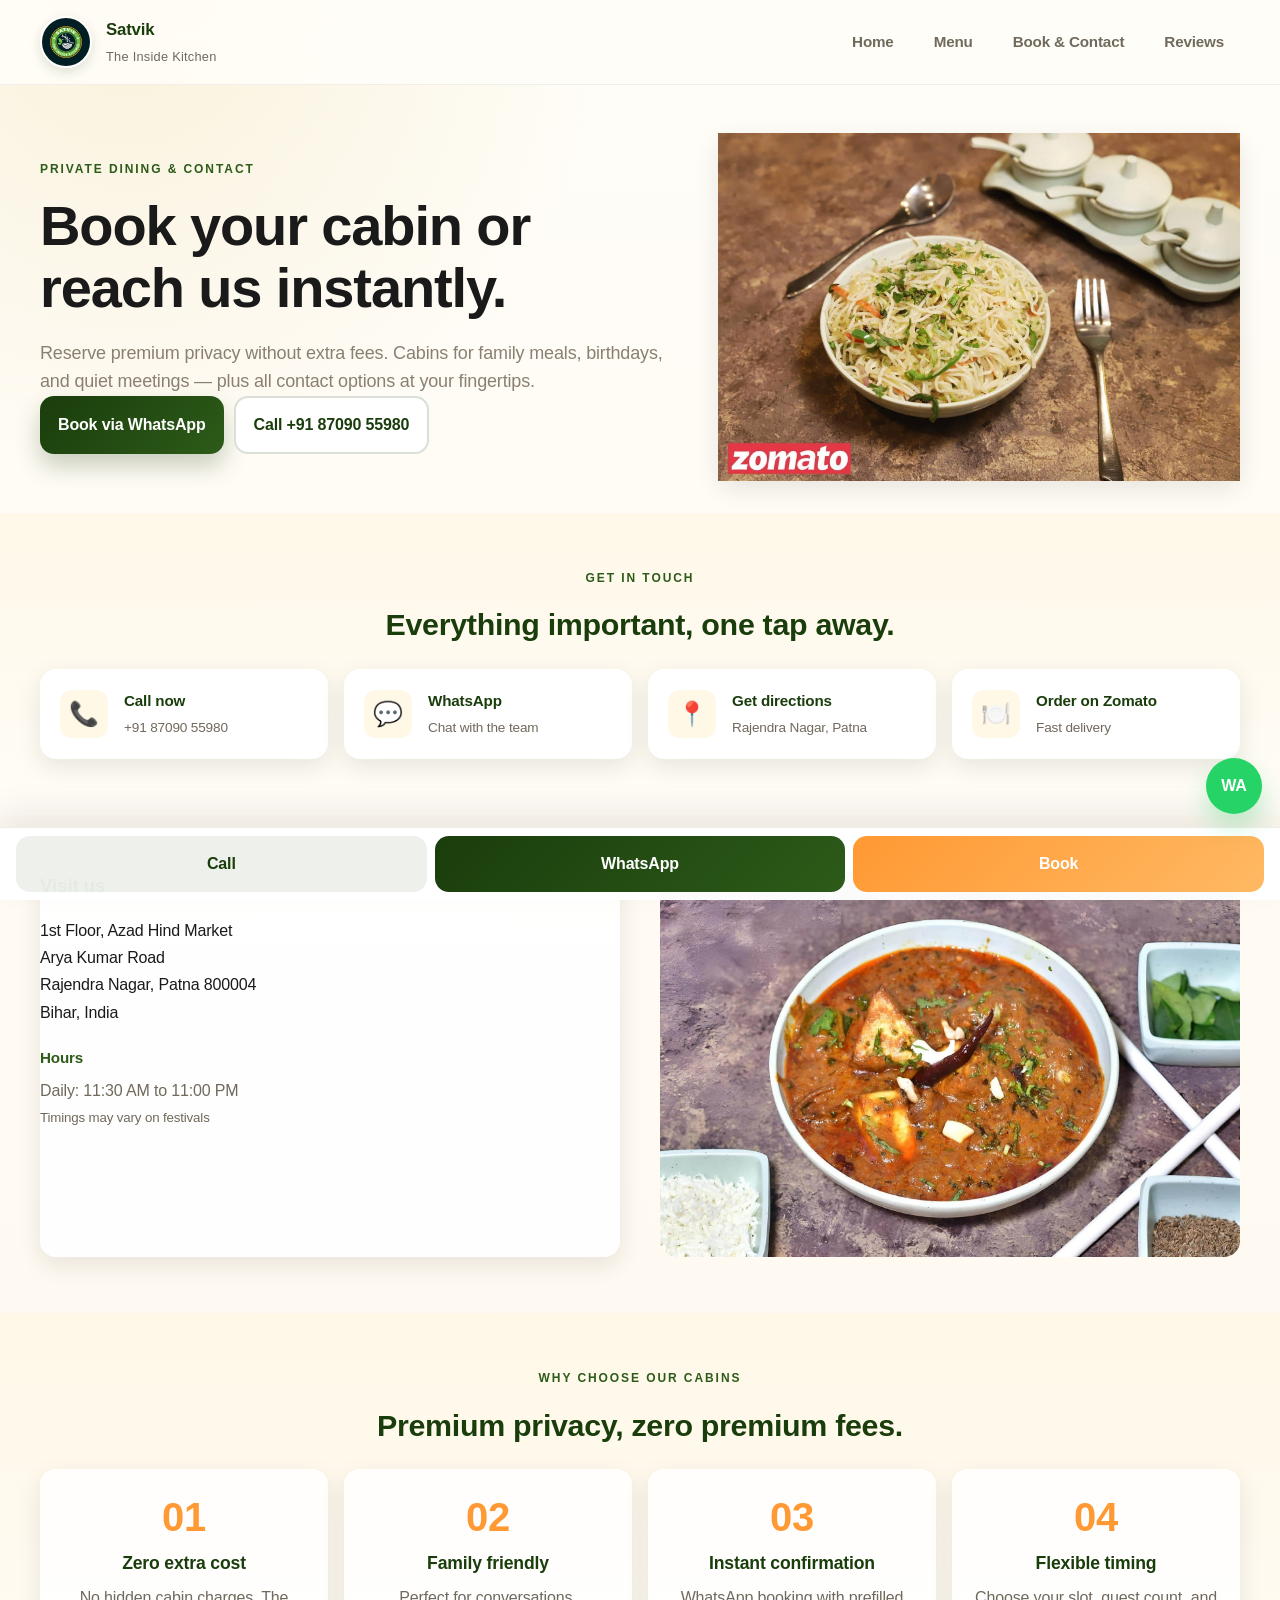
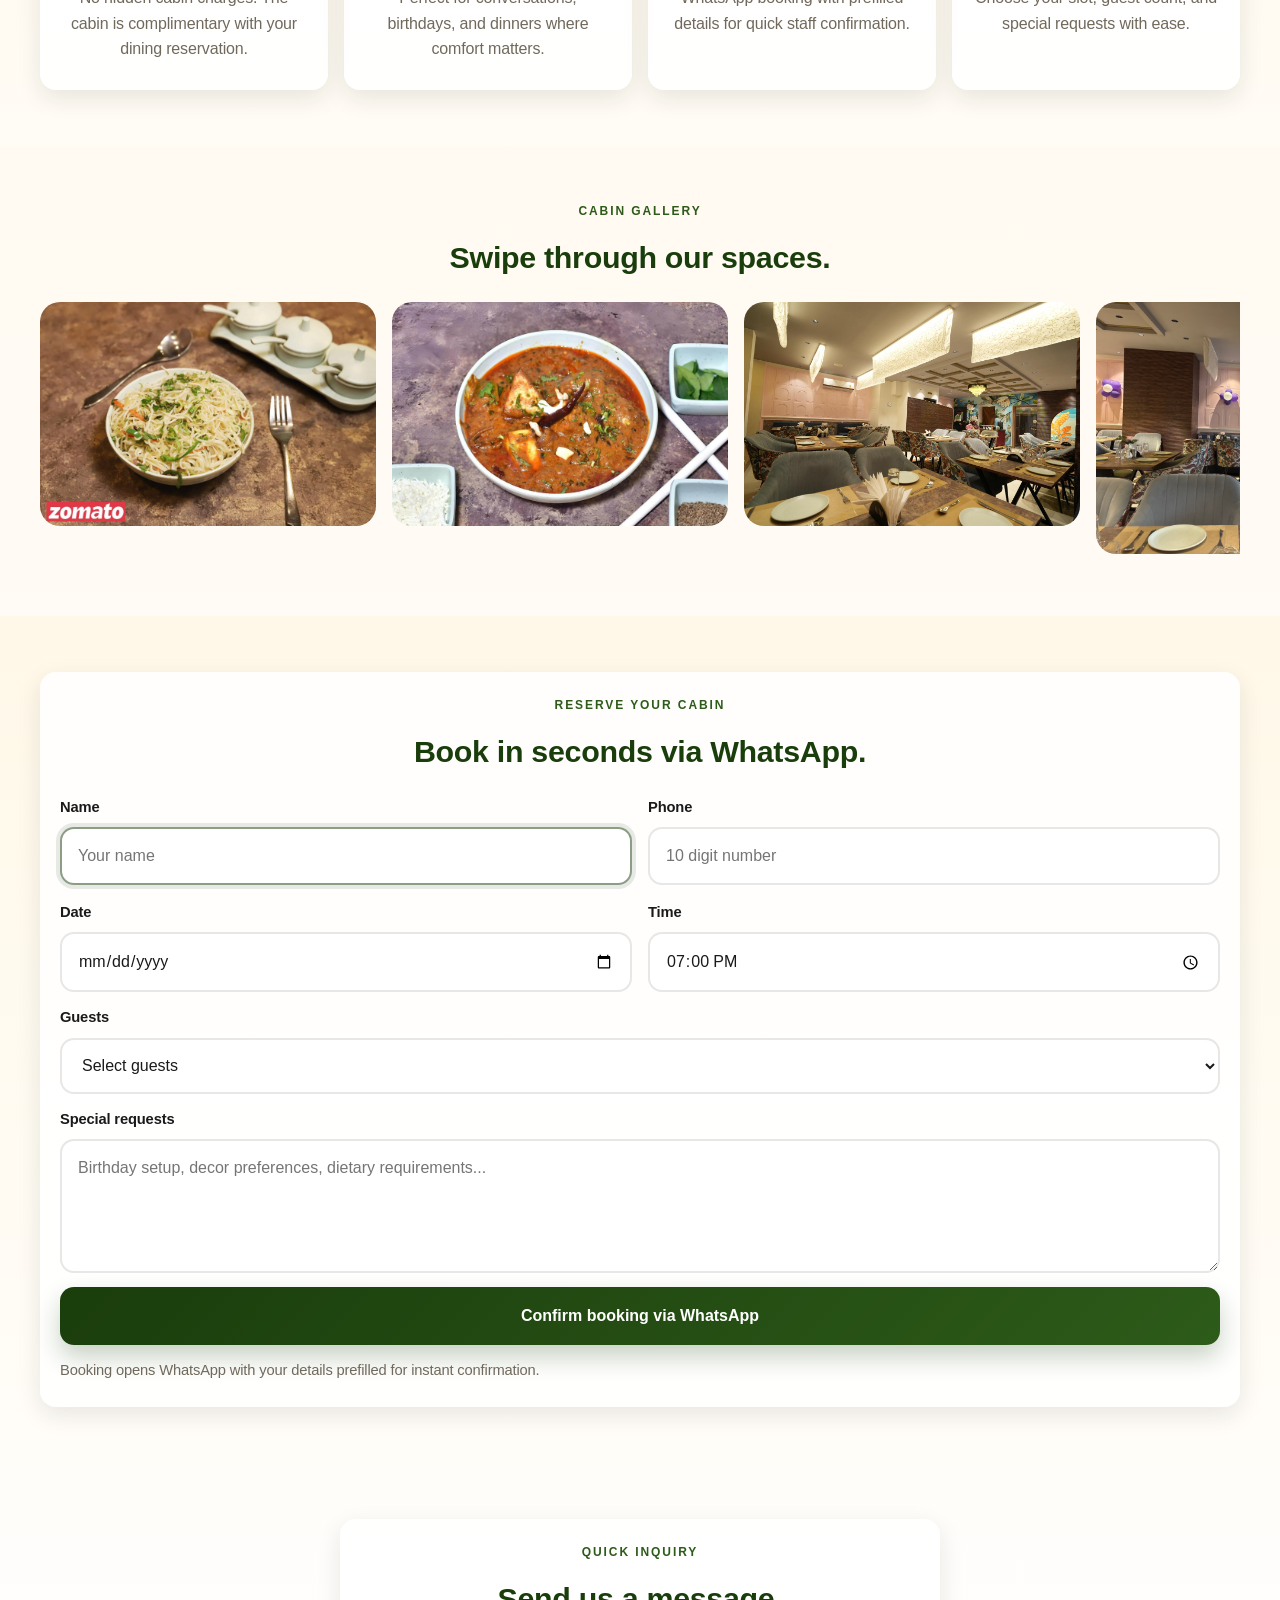
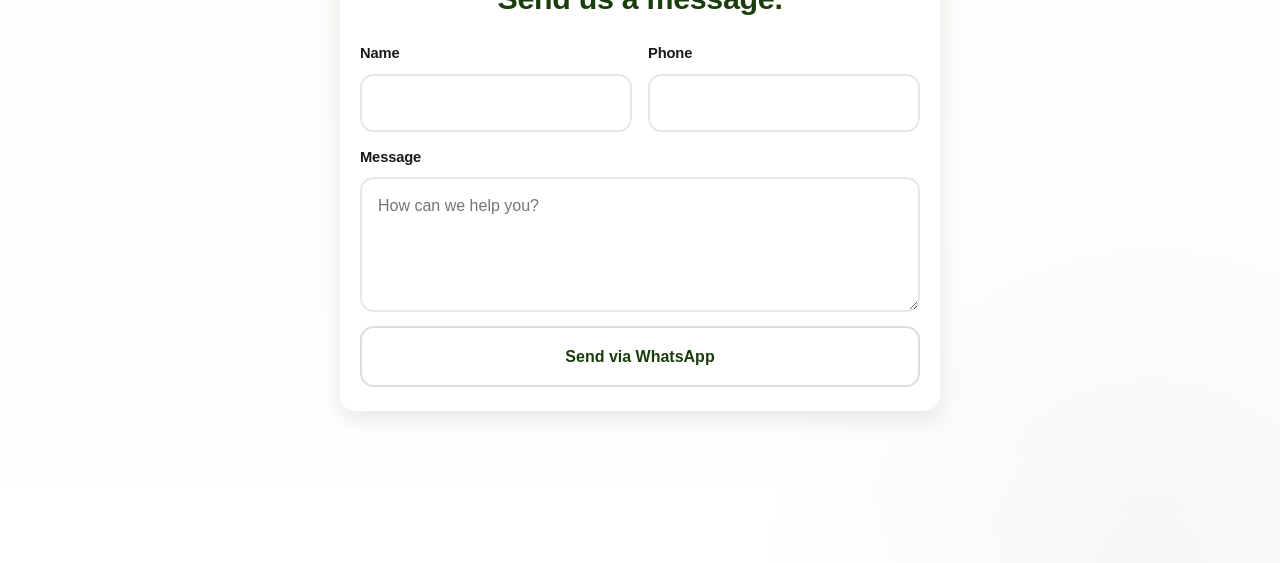
==== commit cefe38ed: "first commit2" ====
--- a/cabins.html
+++ b/cabins.html
@@ -5,14 +5,14 @@
   <meta name="viewport" content="width=device-width, initial-scale=1.0, maximum-scale=5.0, user-scalable=yes">
   <title>Book & Contact | Satvik The Inside Kitchen</title>
   <meta name="description" content="Book a private dining cabin or contact Satvik The Inside Kitchen in Patna. WhatsApp, call, or get directions instantly.">
-  <link rel="manifest" href="/manifest.json">
-  <link rel="stylesheet" href="/styles.css">
+  <link rel="manifest" href="manifest.json">
+  <link rel="stylesheet" href="assets/css/styles.css">
 </head>
 <body data-page="cabins">
   <header class="site-header">
     <div class="container nav-row">
-      <a class="brand" href="/index.html">
-        <img src="/logo.jpg" alt="Satvik logo" width="52" height="52">
+      <a class="brand" href="index.html">
+        <img src="assets/img/logo.jpg" alt="Satvik logo" width="52" height="52">
         <span class="brand-copy">
           <strong>Satvik</strong>
           <span>The Inside Kitchen</span>
@@ -25,10 +25,10 @@
         <span class="sr-only">Open navigation</span>
       </button>
       <nav class="desktop-nav" aria-label="Primary">
-        <a href="/index.html">Home</a>
-        <a href="/menu.html">Menu</a>
-        <a href="/cabins.html">Book & Contact</a>
-        <a href="/reviews.html">Reviews</a>
+        <a href="index.html">Home</a>
+        <a href="menu.html">Menu</a>
+        <a href="cabins.html">Book & Contact</a>
+        <a href="reviews.html">Reviews</a>
       </nav>
     </div>
     <div class="mobile-menu" id="mobile-menu" hidden>
@@ -38,10 +38,10 @@
           <button class="menu-close" type="button" aria-label="Close navigation">Close</button>
         </div>
         <nav class="mobile-menu__links" aria-label="Mobile">
-          <a href="/index.html">Home</a>
-          <a href="/menu.html">Menu</a>
-          <a href="/cabins.html">Book Cabins</a>
-          <a href="/reviews.html">Reviews</a>
+          <a href="index.html">Home</a>
+          <a href="menu.html">Menu</a>
+          <a href="cabins.html">Book Cabins</a>
+          <a href="reviews.html">Reviews</a>
         </nav>
       </div>
     </div>
@@ -60,7 +60,7 @@
           </div>
         </div>
         <div class="media-card">
-          <img src="/assets/img/interior-1.jpg" alt="Private dining cabin at Satvik" width="640" height="480">
+          <img src="assets/img/interior-1.jpg" alt="Private dining cabin at Satvik" width="640" height="480">
         </div>
       </div>
     </section>
@@ -116,7 +116,7 @@
             </div>
           </article>
           <div class="map-wrapper">
-            <img src="/assets/img/interior-2.jpg" alt="Satvik restaurant interior" width="720" height="480" loading="lazy">
+            <img src="assets/img/interior-2.jpg" alt="Satvik restaurant interior" width="720" height="480" loading="lazy">
           </div>
         </div>
       </div>
@@ -160,10 +160,10 @@
           <h2>Swipe through our spaces.</h2>
         </div>
         <div class="gallery-rail scroller" data-carousel="cabins">
-          <img src="/assets/img/interior-1.jpg" alt="Private cabin overview" width="540" height="400" loading="lazy">
-          <img src="/assets/img/interior-2.jpg" alt="Cabin table setup" width="540" height="400" loading="lazy">
-          <img src="/hero-restaurant.jpg" alt="Restaurant ambiance" width="540" height="400" loading="lazy">
-          <img src="/interior-wide.jpg" alt="Full dining area" width="540" height="400" loading="lazy">
+          <img src="assets/img/interior-1.jpg" alt="Private cabin overview" width="540" height="400" loading="lazy">
+          <img src="assets/img/interior-2.jpg" alt="Cabin table setup" width="540" height="400" loading="lazy">
+          <img src="assets/img/hero-restaurant.jpg" alt="Restaurant ambiance" width="540" height="400" loading="lazy">
+          <img src="assets/img/interior-wide.jpg" alt="Full dining area" width="540" height="400" loading="lazy">
         </div>
       </div>
     </section>
@@ -249,6 +249,6 @@
     <a class="is-accent" href="#booking-form">Book</a>
   </div>
   <a class="whatsapp-fab" href="https://wa.me/918709055980?text=Hi%2C%20I%20want%20to%20book%20a%20private%20cabin." target="_blank" rel="noreferrer" aria-label="Chat on WhatsApp">WA</a>
-  <script src="/app.js" defer></script>
+  <script src="assets/js/app.js" defer></script>
 </body>
 </html>
--- a/assets/css/styles.css
+++ b/assets/css/styles.css
@@ -0,0 +1,1357 @@
+:root {
+  --green-900: #1a3d0c;
+  --green-800: #234a12;
+  --green-700: #2d5b19;
+  --green-600: #3a6b22;
+  --saffron-500: #ff9933;
+  --saffron-400: #ffb366;
+  --gold-500: #d4af37;
+  --cream-100: #fff8e7;
+  --stone-100: #f7f4ee;
+  --stone-200: #ece5d8;
+  --stone-400: #8a8072;
+  --stone-500: #70695c;
+  --text-900: #1a1a1a;
+  --text-800: #2c2c2c;
+  --text-700: #404040;
+  --white: #ffffff;
+  --shadow-soft: 0 16px 40px rgba(23, 32, 14, 0.14);
+  --shadow-card: 0 8px 24px rgba(22, 28, 16, 0.1);
+  --shadow-elevated: 0 20px 48px rgba(23, 32, 14, 0.18);
+  --radius-sm: 12px;
+  --radius-md: 16px;
+  --radius-lg: 24px;
+  --radius-full: 999px;
+  --max-width: 1200px;
+  --header-height: 84px;
+  --action-bar-height: calc(72px + env(safe-area-inset-bottom, 0px));
+}
+
+*,
+*::before,
+*::after {
+  box-sizing: border-box;
+}
+
+html {
+  scroll-behavior: smooth;
+}
+
+body {
+  margin: 0;
+  font-family: 'Inter', -apple-system, BlinkMacSystemFont, "Segoe UI", Roboto, Oxygen, Ubuntu, sans-serif;
+  font-size: 16px;
+  line-height: 1.6;
+  letter-spacing: -0.01em;
+  color: var(--text-900);
+  background:
+    radial-gradient(circle at 10% 0%, rgba(212, 175, 55, 0.15), transparent 30rem),
+    radial-gradient(circle at 90% 100%, rgba(26, 61, 12, 0.04), transparent 25rem),
+    linear-gradient(180deg, #fffdf8 0%, #fff9f0 40%, #ffffff 100%);
+  min-height: 100vh;
+  -webkit-font-smoothing: antialiased;
+  -moz-osx-font-smoothing: grayscale;
+}
+
+body.menu-open {
+  overflow: hidden;
+}
+
+img {
+  display: block;
+  max-width: 100%;
+  height: auto;
+}
+
+a {
+  color: inherit;
+  text-decoration: none;
+}
+
+button,
+input,
+select,
+textarea {
+  font: inherit;
+}
+
+button {
+  cursor: pointer;
+}
+
+.sr-only {
+  position: absolute;
+  width: 1px;
+  height: 1px;
+  padding: 0;
+  margin: -1px;
+  overflow: hidden;
+  clip: rect(0 0 0 0);
+  white-space: nowrap;
+  border: 0;
+}
+
+.container {
+  width: min(100% - 32px, var(--max-width));
+  margin: 0 auto;
+}
+
+.stack {
+  display: grid;
+  gap: 16px;
+}
+
+.site-header {
+  position: sticky;
+  top: 0;
+  z-index: 30;
+  backdrop-filter: blur(20px);
+  background: rgba(255, 253, 248, 0.92);
+  border-bottom: 1px solid rgba(112, 105, 92, 0.1);
+}
+
+.nav-row {
+  min-height: var(--header-height);
+  display: flex;
+  align-items: center;
+  justify-content: space-between;
+  gap: 20px;
+}
+
+.brand {
+  display: inline-flex;
+  align-items: center;
+  gap: 14px;
+  min-height: 52px;
+  text-decoration: none;
+}
+
+.brand img {
+  width: 52px;
+  height: 52px;
+  border-radius: 50%;
+  object-fit: cover;
+  box-shadow: 0 4px 12px rgba(26, 61, 12, 0.15);
+  border: 2px solid rgba(255, 255, 255, 0.8);
+  transition: transform 0.2s ease, box-shadow 0.2s ease;
+}
+
+.brand:hover img {
+  transform: scale(1.05);
+  box-shadow: 0 6px 20px rgba(26, 61, 12, 0.2);
+}
+
+.brand-copy {
+  display: grid;
+  gap: 3px;
+}
+
+.brand-copy strong {
+  font-size: 1.05rem;
+  font-weight: 700;
+  letter-spacing: -0.01em;
+  color: var(--green-900);
+}
+
+.brand-copy span {
+  font-size: 0.8rem;
+  color: var(--stone-500);
+  font-weight: 500;
+  letter-spacing: 0.02em;
+}
+
+.menu-toggle,
+.menu-close {
+  min-width: 48px;
+  min-height: 48px;
+  border-radius: 999px;
+  border: 1px solid rgba(26, 61, 12, 0.12);
+  background: rgba(255, 255, 255, 0.94);
+}
+
+.menu-toggle {
+  display: inline-grid;
+  place-items: center;
+  gap: 4px;
+  padding: 10px;
+}
+
+.menu-toggle span:not(.sr-only) {
+  width: 18px;
+  height: 2px;
+  border-radius: 999px;
+  background: var(--green-900);
+}
+
+.desktop-nav {
+  display: none;
+  align-items: center;
+  gap: 8px;
+}
+
+.desktop-nav a {
+  color: var(--stone-500);
+  font-weight: 600;
+  font-size: 0.95rem;
+  padding: 10px 16px;
+  border-radius: var(--radius-full);
+  transition: all 0.2s ease;
+  position: relative;
+}
+
+.desktop-nav a:hover,
+.desktop-nav a:focus-visible {
+  color: var(--green-700);
+  background: rgba(26, 61, 12, 0.06);
+}
+
+.desktop-nav a[href="/index.html"]:hover,
+.desktop-nav a[href="/menu.html"]:hover,
+.desktop-nav a[href="/cabins.html"]:hover,
+.desktop-nav a[href="/reviews.html"]:hover {
+  color: var(--green-900);
+}
+
+body[data-page="home"] .desktop-nav a[href="/index.html"],
+body[data-page="menu"] .desktop-nav a[href="/menu.html"],
+body[data-page="cabins"] .desktop-nav a[href="/cabins.html"],
+body[data-page="reviews"] .desktop-nav a[href="/reviews.html"] {
+  color: var(--green-900);
+  background: rgba(26, 61, 12, 0.1);
+  font-weight: 700;
+}
+
+.mobile-menu {
+  position: fixed;
+  inset: 0;
+  background: rgba(24, 30, 20, 0.38);
+  z-index: 50;
+}
+
+.mobile-menu__panel {
+  margin-left: auto;
+  width: min(100%, 380px);
+  min-height: 100%;
+  padding: 24px 20px calc(112px + env(safe-area-inset-bottom, 0px));
+  background:
+    linear-gradient(180deg, rgba(255, 255, 255, 0.98), rgba(255, 248, 231, 0.95));
+  box-shadow: -24px 0 48px rgba(14, 18, 8, 0.16);
+  display: grid;
+  align-content: start;
+  gap: 24px;
+}
+
+.mobile-menu__top {
+  display: flex;
+  align-items: center;
+  justify-content: space-between;
+}
+
+.mobile-menu__links,
+.mobile-menu__actions,
+.mobile-menu__meta {
+  display: grid;
+  gap: 12px;
+}
+
+.mobile-menu__links a {
+  min-height: 52px;
+  display: flex;
+  align-items: center;
+  padding: 0 16px;
+  border-radius: var(--radius-sm);
+  background: rgba(255, 255, 255, 0.7);
+  font-weight: 700;
+}
+
+.mobile-menu__meta {
+  color: var(--stone-500);
+  font-size: 0.94rem;
+}
+
+.eyebrow {
+  margin: 0;
+  color: var(--green-700);
+  font-size: 0.75rem;
+  font-weight: 700;
+  letter-spacing: 0.16em;
+  text-transform: uppercase;
+  font-family: inherit;
+}
+
+.hero,
+.page-hero {
+  padding: 24px 0 16px;
+}
+
+.hero-grid,
+.split-grid {
+  display: grid;
+  gap: 24px;
+}
+
+.hero-copy {
+  padding: 8px 0 0;
+}
+
+.hero-copy h1,
+.page-hero h1 {
+  margin: 16px 0 20px;
+  font-size: clamp(2rem, 5vw, 3.5rem);
+  line-height: 1.1;
+  letter-spacing: -0.02em;
+  font-weight: 700;
+  color: var(--text-900);
+}
+
+.lead {
+  margin: 0;
+  color: var(--stone-400);
+  font-size: 1.125rem;
+  line-height: 1.6;
+  font-weight: 400;
+  max-width: 65ch;
+}
+
+.hero-media,
+.media-card,
+.map-card,
+.location-panel,
+.form-panel,
+.summary-card,
+.info-card,
+.dish-card,
+.action-card {
+  border-radius: var(--radius-md);
+  box-shadow: var(--shadow-card);
+  background: rgba(255, 255, 255, 0.9);
+}
+
+.hero-media {
+  overflow: hidden;
+  padding: 12px;
+  background:
+    linear-gradient(145deg, rgba(26, 61, 12, 0.1), rgba(255, 153, 51, 0.14)),
+    var(--white);
+}
+
+.trust-badges,
+.quick-strip,
+.hero-actions,
+.location-actions {
+  display: flex;
+  flex-wrap: wrap;
+  gap: 10px;
+}
+
+.trust-badges {
+  margin: 24px 0 18px;
+}
+
+.trust-badges span,
+.quick-strip a {
+  min-height: 40px;
+  display: inline-flex;
+  align-items: center;
+  padding: 0 14px;
+  border-radius: 999px;
+  background: rgba(255, 255, 255, 0.86);
+  border: 1px solid rgba(26, 61, 12, 0.1);
+  font-size: 0.93rem;
+  font-weight: 600;
+}
+
+.quick-strip {
+  margin-top: 18px;
+}
+
+.btn {
+  min-height: 56px;
+  width: 100%;
+  padding: 14px 18px;
+  border-radius: 14px;
+  border: 0;
+  display: inline-flex;
+  justify-content: center;
+  align-items: center;
+  gap: 8px;
+  font-weight: 800;
+  text-align: center;
+  transition: transform 0.18s ease, box-shadow 0.18s ease;
+}
+
+.btn:active {
+  transform: scale(0.98);
+}
+
+.btn-primary {
+  background: linear-gradient(135deg, var(--green-900), var(--green-700));
+  color: var(--white);
+  box-shadow: 0 12px 24px rgba(26, 61, 12, 0.24);
+}
+
+.btn-secondary {
+  background: var(--white);
+  color: var(--green-900);
+  border: 2px solid rgba(26, 61, 12, 0.16);
+}
+
+.btn-accent {
+  background: linear-gradient(135deg, var(--saffron-500), #ffb861);
+  color: var(--white);
+  box-shadow: 0 12px 24px rgba(255, 153, 51, 0.24);
+}
+
+.btn-small {
+  min-height: 40px;
+  width: auto;
+  padding: 8px 14px;
+  border-radius: 10px;
+  font-size: 0.95rem;
+}
+
+.section {
+  padding: 28px 0;
+}
+
+.section-cream {
+  background: linear-gradient(180deg, rgba(255, 248, 231, 0.9), rgba(255, 253, 248, 0.7));
+}
+
+.section-heading {
+  padding-bottom: 20px;
+  text-align: center;
+}
+
+.section-heading h2 {
+  margin: 12px 0 0;
+  font-size: clamp(1.4rem, 4vw, 1.8rem);
+  font-weight: 700;
+  color: var(--green-900);
+  letter-spacing: -0.01em;
+}
+
+h2 {
+  font-size: clamp(1.3rem, 3vw, 1.6rem);
+  font-weight: 700;
+  color: var(--green-900);
+  letter-spacing: -0.01em;
+  margin: 0 0 12px;
+}
+
+h3 {
+  font-size: 1.15rem;
+  font-weight: 600;
+  color: var(--text-900);
+  margin: 0 0 8px;
+}
+
+p {
+  margin: 0 0 16px;
+  color: var(--text-700);
+}
+
+.page-hero--compact {
+  padding: 32px 0 24px;
+  text-align: center;
+}
+
+.page-hero--compact h1 {
+  max-width: 800px;
+  margin-left: auto;
+  margin-right: auto;
+}
+
+.page-hero--compact .lead {
+  margin-left: auto;
+  margin-right: auto;
+}
+
+.scroller {
+  display: grid;
+  grid-auto-flow: column;
+  grid-auto-columns: minmax(76%, 1fr);
+  gap: 16px;
+  overflow-x: auto;
+  overscroll-behavior-x: contain;
+  scroll-snap-type: x mandatory;
+  padding-bottom: 6px;
+  scrollbar-width: none;
+}
+
+.scroller::-webkit-scrollbar {
+  display: none;
+}
+
+.scroller > * {
+  scroll-snap-align: start;
+}
+
+.stats-strip {
+  padding-bottom: 8px;
+}
+
+.stat-card,
+.feature-card,
+.review-card,
+.summary-card,
+.centered-panel {
+  padding: 20px;
+}
+
+.stat-card strong {
+  display: block;
+  font-size: 1.5rem;
+  color: var(--green-900);
+}
+
+.stat-card span {
+  color: var(--stone-500);
+}
+
+.info-card h2,
+.info-card h3,
+.dish-card h3,
+.location-panel__body h3 {
+  margin: 0 0 8px;
+  font-size: 1.18rem;
+}
+
+.info-card p,
+.dish-card p,
+.review-card p,
+.location-panel__body p,
+.summary-card p,
+.centered-panel p {
+  margin: 0;
+  color: var(--stone-500);
+}
+
+.dish-card {
+  overflow: hidden;
+}
+
+.dish-card img {
+  aspect-ratio: 4 / 3;
+  object-fit: cover;
+  width: 100%;
+}
+
+.dish-card__body,
+.location-panel__body,
+.map-card,
+.form-panel,
+.summary-card,
+.centered-panel {
+  padding: 20px;
+}
+
+.price {
+  color: var(--green-900);
+  font-weight: 800;
+  margin: 10px 0;
+}
+
+.review-card strong,
+.summary-score {
+  display: inline-flex;
+  min-width: 52px;
+  min-height: 52px;
+  align-items: center;
+  justify-content: center;
+  border-radius: 999px;
+  background: rgba(212, 175, 55, 0.18);
+  color: var(--green-900);
+  margin-bottom: 14px;
+  font-size: 1.1rem;
+}
+
+.review-card span,
+.review-source span,
+.review-meta span {
+  color: var(--stone-500);
+  font-size: 0.92rem;
+}
+
+.text-link {
+  display: inline-flex;
+  margin-top: 18px;
+  color: var(--green-900);
+  font-weight: 800;
+}
+
+.page-main {
+  padding-bottom: calc(var(--action-bar-height) + 24px);
+}
+
+.page-hero--compact {
+  padding-bottom: 10px;
+}
+
+.sticky-tabs {
+  position: sticky;
+  top: var(--header-height);
+  z-index: 20;
+  background: rgba(255, 251, 243, 0.92);
+  backdrop-filter: blur(16px);
+  border-bottom: 1px solid rgba(112, 105, 92, 0.12);
+}
+
+.tab-row {
+  display: flex;
+  gap: 10px;
+  overflow-x: auto;
+  padding: 12px 0;
+  scrollbar-width: none;
+}
+
+.tab-row::-webkit-scrollbar {
+  display: none;
+}
+
+.tab-link {
+  min-height: 44px;
+  padding: 0 16px;
+  border-radius: 999px;
+  border: 1px solid rgba(26, 61, 12, 0.12);
+  background: var(--white);
+  display: inline-flex;
+  align-items: center;
+  justify-content: center;
+  font-weight: 700;
+  white-space: nowrap;
+}
+
+.tab-link.is-active {
+  background: var(--green-900);
+  color: var(--white);
+}
+
+.menu-layout {
+  display: grid;
+  gap: 24px;
+}
+
+.menu-group {
+  scroll-margin-top: 144px;
+}
+
+.menu-group__header {
+  margin-bottom: 14px;
+}
+
+.menu-group__header h2 {
+  margin: 0 0 8px;
+  font-size: 1.5rem;
+}
+
+.menu-group__header p {
+  margin: 0;
+  color: var(--stone-500);
+}
+
+.menu-items {
+  display: grid;
+  gap: 12px;
+}
+
+.menu-item {
+  display: flex;
+  gap: 12px;
+  align-items: stretch;
+  padding: 14px;
+  border-radius: 18px;
+  background: rgba(255, 255, 255, 0.92);
+  box-shadow: var(--shadow-card);
+}
+
+.menu-item img {
+  width: 88px;
+  height: 88px;
+  flex-shrink: 0;
+  border-radius: 14px;
+}
+
+.menu-item h3 {
+  margin: 0 0 6px;
+  font-size: 1.05rem;
+}
+
+.menu-item p {
+  margin: 0 0 10px;
+  color: var(--stone-500);
+  font-size: 0.95rem;
+}
+
+.menu-item__footer {
+  display: flex;
+  align-items: center;
+  justify-content: space-between;
+  gap: 12px;
+}
+
+.menu-item__footer strong {
+  font-size: 1.12rem;
+  color: var(--green-900);
+}
+
+.is-hidden {
+  display: none;
+}
+
+.btn-show-more {
+  margin-top: 14px;
+}
+
+.menu-cta {
+  position: sticky;
+  bottom: calc(var(--action-bar-height) + 16px);
+  align-self: start;
+  display: grid;
+  gap: 14px;
+  padding: 20px;
+  border-radius: var(--radius-md);
+  background: linear-gradient(180deg, rgba(26, 61, 12, 0.95), rgba(45, 91, 25, 0.93));
+  color: var(--white);
+  box-shadow: var(--shadow-soft);
+}
+
+.menu-cta h2,
+.menu-cta p {
+  margin: 0;
+}
+
+.features-grid,
+.platform-grid,
+.footer-grid {
+  display: grid;
+  gap: 16px;
+}
+
+.gallery-rail img,
+.gallery-grid img,
+.map-card img,
+.location-panel img {
+  width: 100%;
+  border-radius: 20px;
+}
+
+.gallery-grid {
+  display: grid;
+  grid-template-columns: repeat(2, minmax(0, 1fr));
+  gap: 8px;
+}
+
+.gallery-item {
+  padding: 0;
+  border: 0;
+  background: transparent;
+  border-radius: 16px;
+  overflow: hidden;
+  box-shadow: var(--shadow-card);
+}
+
+.gallery-item[hidden] {
+  display: none;
+}
+
+.lightbox {
+  position: fixed;
+  inset: 0;
+  z-index: 80;
+  background: rgba(14, 16, 11, 0.9);
+  display: grid;
+  place-items: center;
+  padding: 20px;
+}
+
+.lightbox img {
+  max-width: min(100%, 720px);
+  max-height: 80vh;
+  border-radius: 20px;
+}
+
+.lightbox__close {
+  position: absolute;
+  top: 20px;
+  right: 20px;
+  min-height: 48px;
+  padding: 0 16px;
+  border-radius: 999px;
+  border: 0;
+  background: rgba(255, 255, 255, 0.14);
+  color: var(--white);
+}
+
+.summary-card {
+  background: linear-gradient(145deg, rgba(26, 61, 12, 0.98), rgba(45, 91, 25, 0.96));
+  color: var(--white);
+}
+
+.summary-card p {
+  color: rgba(255, 255, 255, 0.76);
+}
+
+.summary-score {
+  background: rgba(255, 255, 255, 0.14);
+  color: var(--white);
+  width: 72px;
+  height: 72px;
+  font-size: 1.6rem;
+}
+
+.review-meta,
+.review-source {
+  display: flex;
+  align-items: center;
+  justify-content: space-between;
+  gap: 12px;
+}
+
+.review-card--full p {
+  margin: 16px 0;
+  line-height: 1.7;
+  font-size: 1.05rem;
+}
+
+.reviews-stack {
+  display: grid;
+  gap: 16px;
+  max-width: 800px;
+  margin: 0 auto;
+}
+
+.review-card {
+  padding: 24px;
+  background: var(--white);
+  border-radius: var(--radius-md);
+  box-shadow: var(--shadow-card);
+  transition: transform 0.2s ease, box-shadow 0.2s ease;
+}
+
+.review-card:hover {
+  transform: translateY(-2px);
+  box-shadow: var(--shadow-soft);
+}
+
+.review-card strong {
+  background: linear-gradient(135deg, var(--gold-500), var(--saffron-400));
+  color: var(--green-900);
+  font-weight: 700;
+}
+
+.platform-grid {
+  display: grid;
+  gap: 12px;
+}
+
+.platform-grid .info-card {
+  padding: 20px;
+  text-align: center;
+  display: flex;
+  flex-direction: column;
+  align-items: center;
+  justify-content: center;
+  min-height: 100px;
+}
+
+.platform-grid .info-card h2 {
+  font-size: 0.9rem;
+  color: var(--stone-500);
+  margin: 0 0 6px;
+  font-weight: 600;
+  text-transform: uppercase;
+  letter-spacing: 0.08em;
+}
+
+.platform-grid .info-card p {
+  font-size: 1.4rem;
+  font-weight: 700;
+  color: var(--green-900);
+  margin: 0;
+}
+
+.summary-card {
+  padding: 28px;
+  display: flex;
+  flex-direction: column;
+  justify-content: center;
+}
+
+.summary-card h2 {
+  font-size: 1.1rem;
+  margin: 16px 0 8px;
+  font-weight: 600;
+}
+
+.summary-card p {
+  font-size: 0.95rem;
+  line-height: 1.6;
+}
+
+.summary-score {
+  background: linear-gradient(135deg, var(--gold-500), var(--saffron-400));
+  color: var(--green-900);
+  width: 72px;
+  height: 72px;
+  font-size: 1.8rem;
+  font-weight: 700;
+  box-shadow: 0 8px 20px rgba(212, 175, 55, 0.3);
+}
+
+.centered-panel {
+  text-align: center;
+  padding: 40px 24px;
+  max-width: 600px;
+  margin: 0 auto;
+}
+
+.centered-panel h2 {
+  font-size: 1.5rem;
+  margin-bottom: 12px;
+  color: var(--green-900);
+}
+
+.centered-panel p {
+  color: var(--stone-500);
+  margin-bottom: 24px;
+  font-size: 1.05rem;
+}
+
+.map-card {
+  position: relative;
+  padding: 16px;
+}
+
+.map-card__cta {
+  margin-top: 16px;
+}
+
+.action-card {
+  min-height: 72px;
+  padding: 18px 20px;
+  display: grid;
+  gap: 4px;
+}
+
+.action-card strong {
+  font-size: 1.06rem;
+}
+
+.action-card span {
+  color: var(--stone-500);
+}
+
+.form-panel {
+  padding: 24px 20px;
+}
+
+.booking-form,
+.contact-form {
+  display: grid;
+  gap: 14px;
+}
+
+.booking-form label,
+.contact-form label {
+  display: grid;
+  gap: 8px;
+}
+
+.booking-form span,
+.contact-form span {
+  font-size: 0.92rem;
+  font-weight: 700;
+}
+
+input,
+select,
+textarea {
+  width: 100%;
+  min-height: 56px;
+  padding: 14px 16px;
+  border-radius: 14px;
+  border: 2px solid rgba(112, 105, 92, 0.16);
+  background: var(--white);
+  color: var(--text-900);
+}
+
+textarea {
+  resize: vertical;
+  min-height: 120px;
+}
+
+input:focus,
+select:focus,
+textarea:focus {
+  outline: none;
+  border-color: rgba(26, 61, 12, 0.5);
+  box-shadow: 0 0 0 4px rgba(26, 61, 12, 0.1);
+}
+
+.form-note {
+  margin: 0;
+  color: var(--stone-500);
+  font-size: 0.92rem;
+}
+
+.centered-panel {
+  text-align: center;
+  display: grid;
+  gap: 14px;
+}
+
+.location-panel {
+  overflow: hidden;
+}
+
+.site-footer {
+  padding: 28px 0 calc(var(--action-bar-height) + 28px);
+  background: linear-gradient(180deg, rgba(26, 61, 12, 0.96), rgba(16, 29, 9, 0.98));
+  color: var(--white);
+}
+
+.site-footer p,
+.site-footer a,
+.site-footer h2 {
+  margin: 0;
+}
+
+.site-footer h2 {
+  margin-bottom: 10px;
+  font-size: 1rem;
+}
+
+.site-footer a,
+.site-footer p {
+  color: rgba(255, 255, 255, 0.78);
+}
+
+.brand-footer {
+  margin-bottom: 14px;
+}
+
+.bottom-action-bar {
+  position: fixed;
+  left: 0;
+  right: 0;
+  bottom: 0;
+  z-index: 60;
+  display: grid;
+  grid-template-columns: repeat(3, minmax(0, 1fr));
+  gap: 8px;
+  padding: 8px 16px calc(8px + env(safe-area-inset-bottom, 0px));
+  background: rgba(255, 255, 255, 0.97);
+  border-top: 1px solid rgba(112, 105, 92, 0.12);
+  box-shadow: 0 -16px 32px rgba(20, 24, 14, 0.08);
+}
+
+.bottom-action-bar a {
+  min-height: 56px;
+  border-radius: 14px;
+  display: grid;
+  place-items: center;
+  font-weight: 800;
+  background: rgba(26, 61, 12, 0.08);
+  color: var(--green-900);
+}
+
+.bottom-action-bar .is-primary {
+  background: linear-gradient(135deg, var(--green-900), var(--green-700));
+  color: var(--white);
+}
+
+.bottom-action-bar .is-accent {
+  background: linear-gradient(135deg, var(--saffron-500), #ffb963);
+  color: var(--white);
+}
+
+.whatsapp-fab {
+  position: fixed;
+  right: 18px;
+  bottom: calc(var(--action-bar-height) + 14px);
+  z-index: 61;
+  width: 56px;
+  height: 56px;
+  border-radius: 999px;
+  display: grid;
+  place-items: center;
+  background: #25d366;
+  color: var(--white);
+  font-weight: 900;
+  box-shadow: 0 12px 24px rgba(37, 211, 102, 0.28);
+  animation: fabPulse 0.9s ease-out 1;
+}
+
+@keyframes fabPulse {
+  0% { transform: scale(0.88); opacity: 0.7; }
+  70% { transform: scale(1.06); opacity: 1; }
+  100% { transform: scale(1); }
+}
+
+@media (min-width: 700px) {
+  .hero-actions,
+  .location-actions {
+    flex-wrap: nowrap;
+  }
+
+  .hero-actions .btn,
+  .location-actions .btn {
+    width: auto;
+  }
+
+  .scroller {
+    grid-auto-columns: minmax(38%, 1fr);
+  }
+
+  .gallery-grid {
+    grid-template-columns: repeat(3, minmax(0, 1fr));
+  }
+
+  .features-grid,
+  .platform-grid {
+    grid-template-columns: repeat(2, minmax(0, 1fr));
+  }
+
+  .footer-grid {
+    grid-template-columns: 1.4fr 1fr 1fr;
+  }
+}
+
+.contact-grid {
+  display: grid;
+  grid-template-columns: repeat(2, 1fr);
+  gap: 16px;
+}
+
+.contact-card {
+  display: flex;
+  align-items: center;
+  gap: 16px;
+  padding: 20px;
+  background: var(--white);
+  border-radius: var(--radius-md);
+  box-shadow: var(--shadow-card);
+  transition: transform 0.2s ease, box-shadow 0.2s ease;
+}
+
+.contact-card:hover {
+  transform: translateY(-2px);
+  box-shadow: var(--shadow-soft);
+}
+
+.contact-icon {
+  font-size: 1.5rem;
+  width: 48px;
+  height: 48px;
+  display: grid;
+  place-items: center;
+  background: var(--cream-100);
+  border-radius: var(--radius-sm);
+}
+
+.contact-info {
+  display: grid;
+  gap: 4px;
+}
+
+.contact-info strong {
+  color: var(--green-900);
+  font-size: 0.95rem;
+}
+
+.contact-info span {
+  color: var(--stone-500);
+  font-size: 0.85rem;
+}
+
+.location-card h2 {
+  color: var(--green-900);
+  margin-bottom: 16px;
+}
+
+.location-card .address {
+  color: var(--text-900);
+  line-height: 1.7;
+  margin-bottom: 20px;
+}
+
+.location-card .hours h3 {
+  color: var(--green-700);
+  font-size: 0.95rem;
+  margin-bottom: 8px;
+}
+
+.location-card .hours small {
+  color: var(--stone-500);
+}
+
+.map-wrapper img {
+  width: 100%;
+  height: auto;
+  border-radius: var(--radius-md);
+  object-fit: cover;
+}
+
+.feature-highlight {
+  text-align: center;
+  padding: 28px 20px;
+}
+
+.feature-number {
+  font-size: 2.5rem;
+  font-weight: 700;
+  color: var(--saffron-500);
+  line-height: 1;
+  margin-bottom: 12px;
+}
+
+.feature-highlight h3 {
+  color: var(--green-900);
+  margin-bottom: 8px;
+  font-size: 1.1rem;
+}
+
+.form-grid {
+  display: grid;
+  grid-template-columns: 1fr;
+  gap: 16px;
+}
+
+.form-full {
+  grid-column: 1 / -1;
+}
+
+.btn-large {
+  width: 100%;
+  padding: 16px 24px;
+  font-size: 1rem;
+}
+
+.contact-form-panel {
+  max-width: 600px;
+  margin: 0 auto;
+}
+
+@media (min-width: 600px) {
+  .contact-grid {
+    grid-template-columns: repeat(4, 1fr);
+  }
+
+  .form-grid {
+    grid-template-columns: repeat(2, 1fr);
+  }
+}
+
+@media (min-width: 700px) {
+  .hero-actions,
+  .location-actions {
+    flex-wrap: nowrap;
+  }
+
+  .hero-actions .btn,
+  .location-actions .btn {
+    width: auto;
+  }
+
+  .scroller {
+    grid-auto-columns: minmax(38%, 1fr);
+  }
+
+  .gallery-grid {
+    grid-template-columns: repeat(3, minmax(0, 1fr));
+  }
+
+  .features-grid,
+  .platform-grid {
+    grid-template-columns: repeat(2, minmax(0, 1fr));
+  }
+
+  .footer-grid {
+    grid-template-columns: 1.4fr 1fr 1fr;
+  }
+
+  .section {
+    padding: 56px 0;
+  }
+
+  .page-hero--compact {
+    padding: 48px 0 40px;
+  }
+}
+
+@media (min-width: 900px) {
+  .desktop-nav {
+    display: inline-flex;
+  }
+
+  .menu-toggle {
+    display: none;
+  }
+
+  .hero,
+  .page-hero {
+    padding: 48px 0 32px;
+  }
+
+  .hero-grid,
+  .split-grid {
+    grid-template-columns: repeat(2, minmax(0, 1fr));
+    align-items: center;
+    gap: 40px;
+  }
+
+  .split-grid--hero {
+    grid-template-columns: 1.1fr 0.9fr;
+  }
+
+  .info-section {
+    align-items: stretch;
+  }
+
+  .info-section .info-card {
+    height: 100%;
+  }
+
+  .menu-layout {
+    grid-template-columns: 1fr 320px;
+    align-items: start;
+  }
+
+  .menu-group {
+    grid-column: 1;
+  }
+
+  .menu-cta {
+    grid-column: 2;
+    grid-row: 1 / span 5;
+  }
+
+  .features-grid {
+    grid-template-columns: repeat(4, minmax(0, 1fr));
+  }
+
+  .platform-grid {
+    grid-template-columns: repeat(2, 1fr);
+  }
+
+  .scroller {
+    grid-auto-columns: minmax(28%, 1fr);
+  }
+
+  .reviews-stack {
+    gap: 20px;
+  }
+
+  .review-card {
+    padding: 28px 32px;
+  }
+
+  .section-heading h2 {
+    font-size: 1.9rem;
+  }
+
+  h2 {
+    font-size: 1.6rem;
+  }
+}
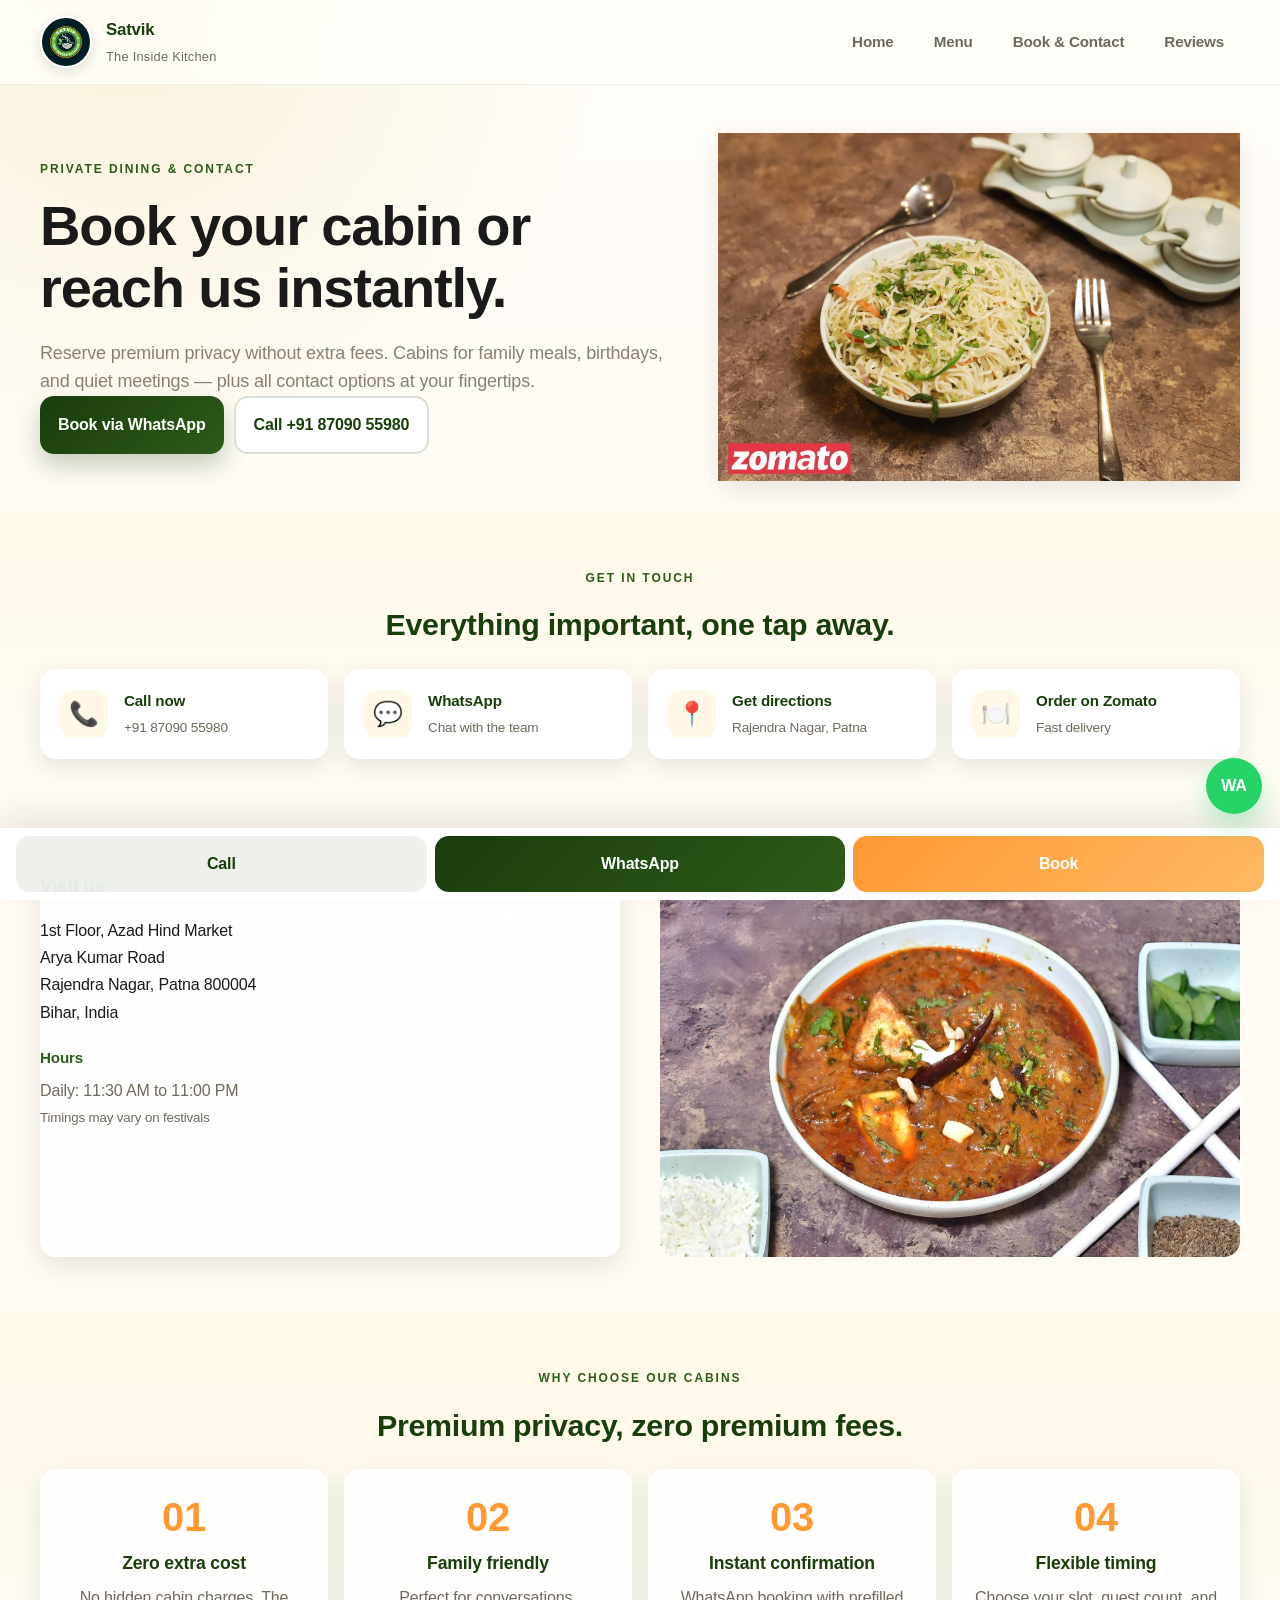
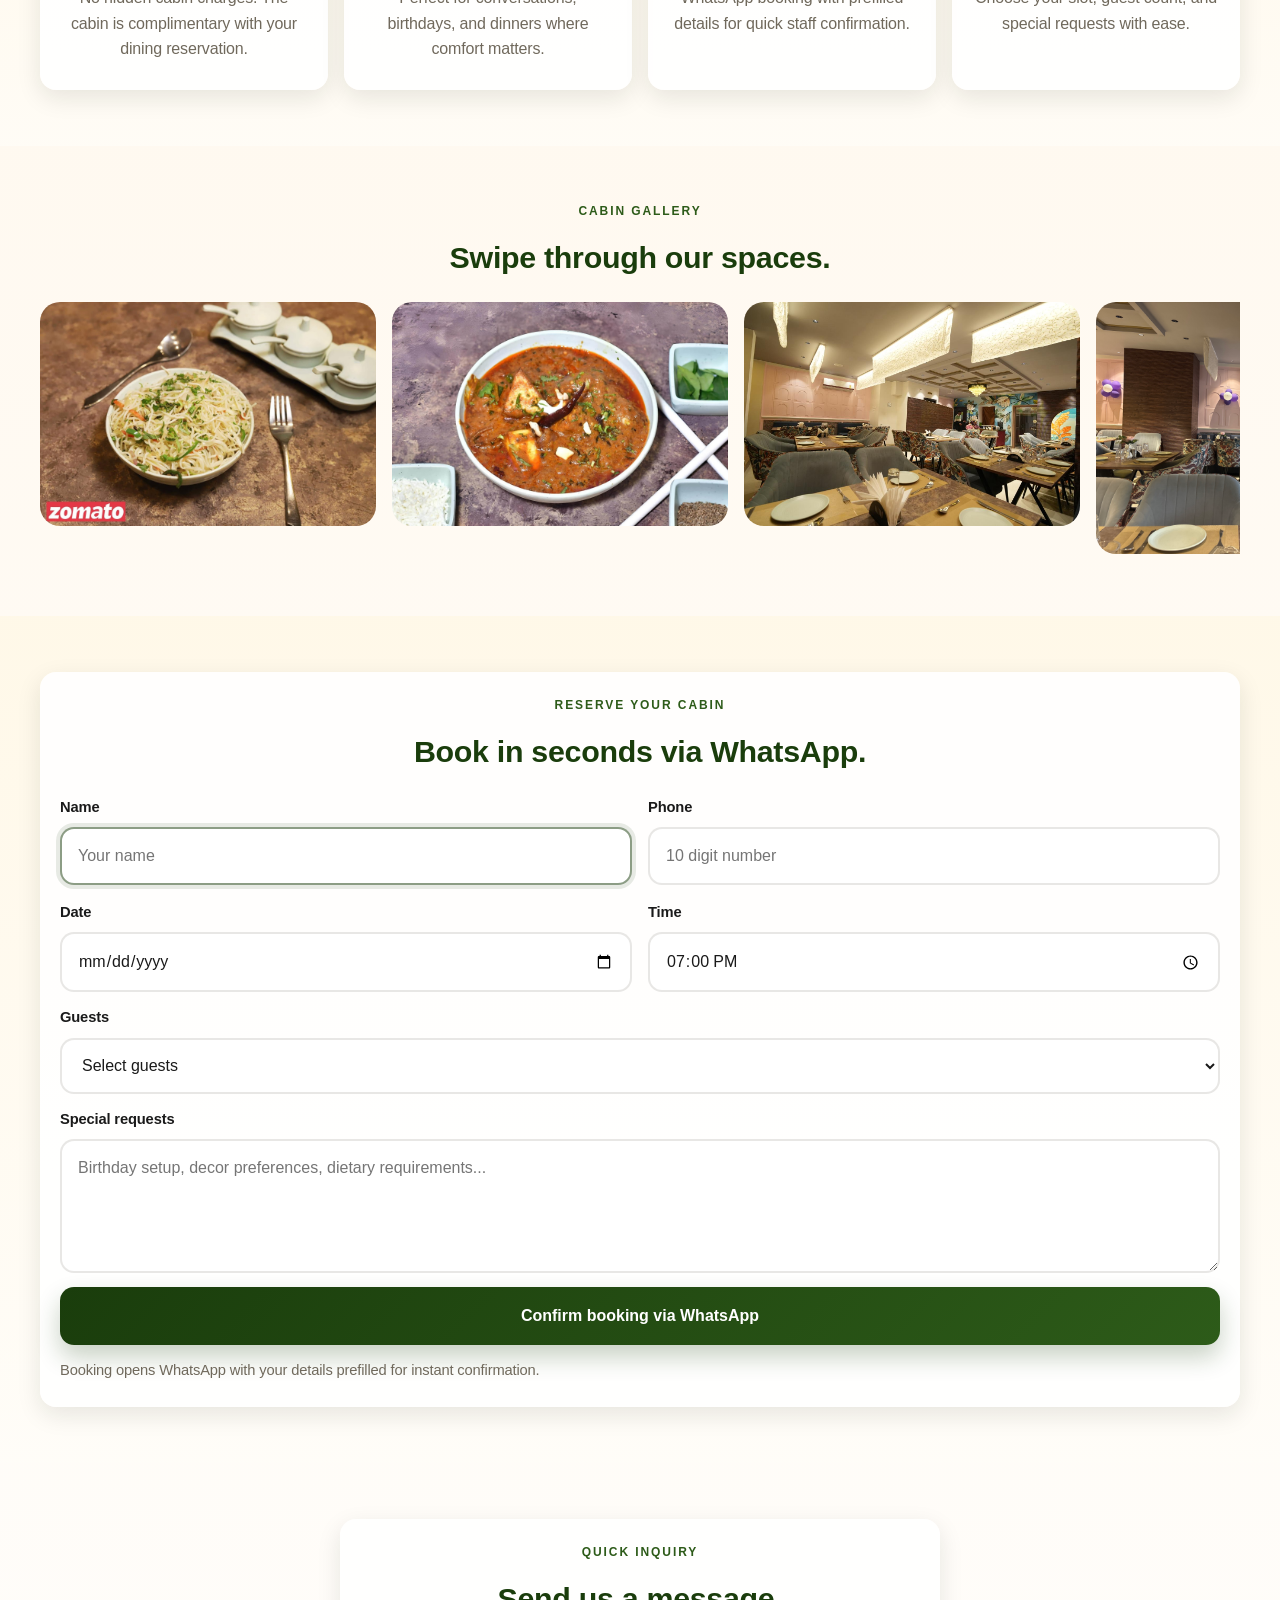
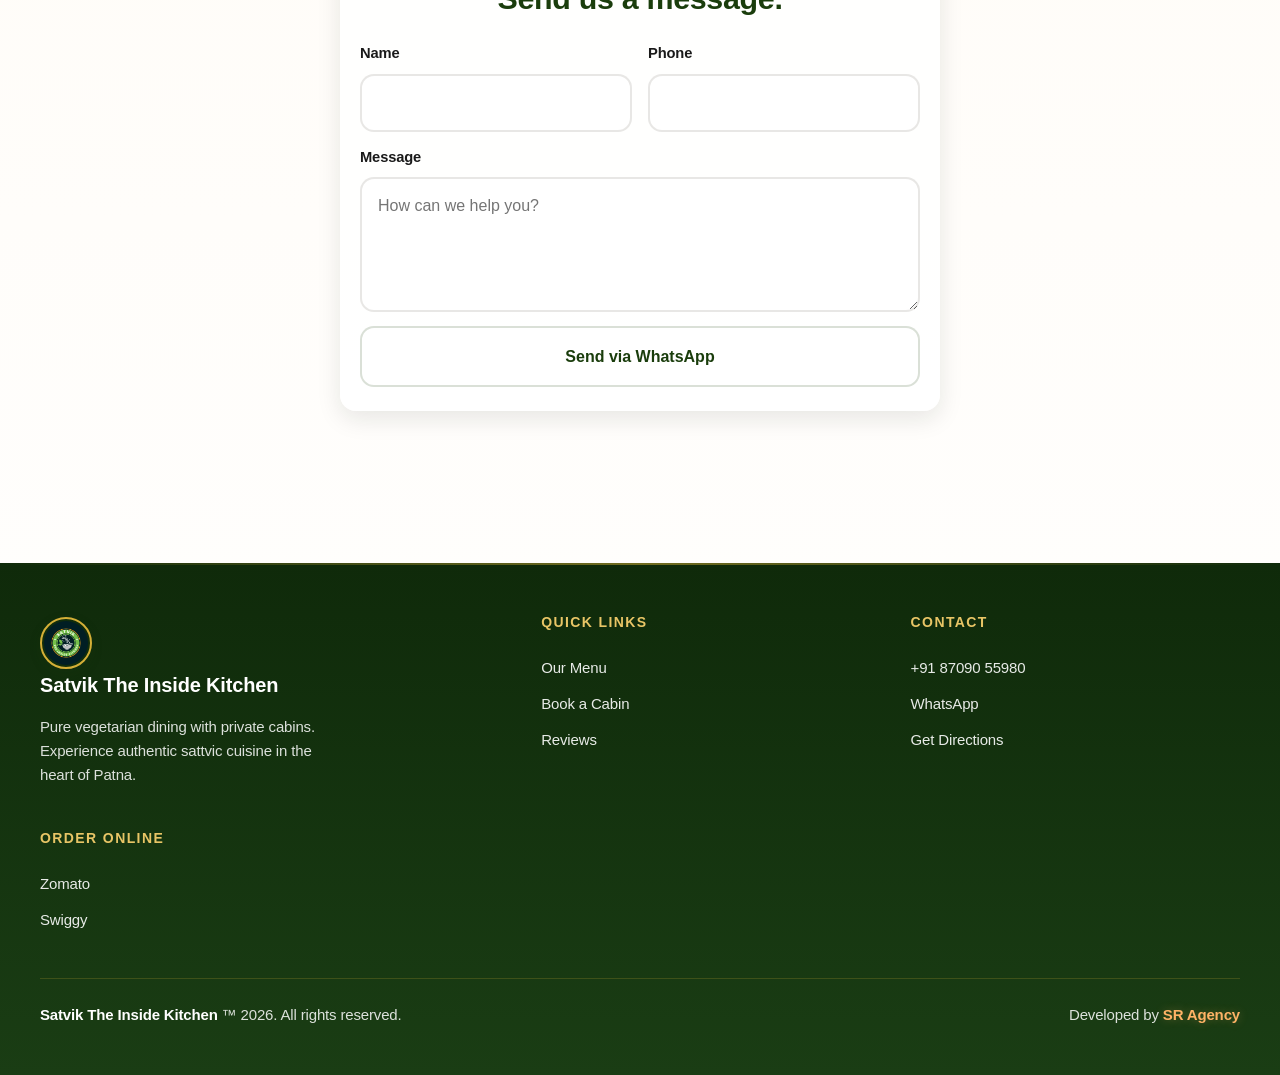
==== commit 1f858cc9: "fix the footer" ====
--- a/cabins.html
+++ b/cabins.html
@@ -243,6 +243,43 @@
     </section>
   </main>
 
+    <footer class="site-footer">
+      <div class="container">
+        <div class="footer-grid">
+          <div>
+            <a class="brand brand-footer" href="index.html">
+              <img src="assets/img/logo.jpg" alt="" width="48" height="48">
+              <div>
+                <h3>Satvik The Inside Kitchen</h3>
+              </div>
+            </a>
+            <p class="footer-description">Pure vegetarian dining with private cabins. Experience authentic sattvic cuisine in the heart of Patna.</p>
+          </div>
+          <div>
+            <h2>Quick Links</h2>
+            <a href="menu.html">Our Menu</a>
+            <a href="cabins.html">Book a Cabin</a>
+            <a href="reviews.html">Reviews</a>
+          </div>
+          <div>
+            <h2>Contact</h2>
+            <a href="tel:+918709055980">+91 87090 55980</a>
+            <a href="https://wa.me/918709055980" target="_blank" rel="noreferrer">WhatsApp</a>
+            <a href="https://maps.app.goo.gl/a57dWRMNnk5Z7AGJ7" target="_blank" rel="noreferrer">Get Directions</a>
+          </div>
+          <div>
+            <h2>Order Online</h2>
+            <a href="https://www.zomato.com/search?query=Satvik%20The%20Inside%20Kitchen%20Patna" target="_blank" rel="noreferrer">Zomato</a>
+            <a href="https://www.swiggy.com/search?query=Satvik%20The%20Inside%20Kitchen" target="_blank" rel="noreferrer">Swiggy</a>
+          </div>
+        </div>
+        <div class="footer-bottom">
+          <p class="footer-trademark"><strong>Satvik The Inside Kitchen</strong> &trade; 2026. All rights reserved.</p>
+          <p class="footer-developer">Developed by <span class="highlight">SR Agency</span></p>
+        </div>
+      </div>
+    </footer>
+
   <div class="bottom-action-bar" aria-label="Quick actions">
     <a href="tel:+918709055980">Call</a>
     <a class="is-primary" href="https://wa.me/918709055980?text=Hi%2C%20I%20want%20to%20book%20a%20private%20cabin." target="_blank" rel="noreferrer">WhatsApp</a>
--- a/assets/css/styles.css
+++ b/assets/css/styles.css
@@ -5,7 +5,9 @@
   --green-600: #3a6b22;
   --saffron-500: #ff9933;
   --saffron-400: #ffb366;
+  --gold-600: #b8941f;
   --gold-500: #d4af37;
+  --gold-400: #e8c566;
   --cream-100: #fff8e7;
   --stone-100: #f7f4ee;
   --stone-200: #ece5d8;
@@ -1006,29 +1008,134 @@
 }
 
 .site-footer {
-  padding: 28px 0 calc(var(--action-bar-height) + 28px);
-  background: linear-gradient(180deg, rgba(26, 61, 12, 0.96), rgba(16, 29, 9, 0.98));
-  color: var(--white);
+  padding: 48px 0 calc(80px + env(safe-area-inset-bottom, 0px));
+  background: linear-gradient(180deg, #0f2a0a 0%, #1a3d14 100%);
+  color: #fff8f0;
+  position: relative;
+}
+
+@media (min-width: 700px) {
+  .site-footer {
+    padding: 48px 0 48px;
+  }
+}
+
+.site-footer::before {
+  content: '';
+  position: absolute;
+  top: 0;
+  left: 0;
+  right: 0;
+  height: 2px;
+  background: linear-gradient(90deg, transparent, #d4af37, transparent);
+  opacity: 0.5;
 }
 
 .site-footer p,
 .site-footer a,
+.site-footer h2,
+.site-footer h3 {
+  margin: 0;
+}
+
 .site-footer h2 {
-  margin: 0;
-}
-
-.site-footer h2 {
-  margin-bottom: 10px;
-  font-size: 1rem;
-}
-
-.site-footer a,
+  margin-bottom: 16px;
+  font-size: 0.875rem;
+  font-weight: 600;
+  letter-spacing: 0.1em;
+  text-transform: uppercase;
+  color: #e8c566;
+}
+
+.site-footer h3 {
+  font-family: var(--font-serif);
+  font-size: 1.25rem;
+  font-weight: 600;
+  color: var(--white);
+  margin-bottom: 8px;
+}
+
+.site-footer a {
+  color: rgba(255, 255, 255, 0.9);
+  text-decoration: none;
+  font-size: 0.9375rem;
+  transition: all 0.2s ease;
+  display: block;
+  padding: 6px 0;
+}
+
+.site-footer a:hover {
+  color: var(--white);
+  transform: translateX(4px);
+}
+
 .site-footer p {
-  color: rgba(255, 255, 255, 0.78);
+  color: rgba(255, 255, 255, 0.85);
+  font-size: 0.9375rem;
+  line-height: 1.6;
 }
 
 .brand-footer {
-  margin-bottom: 14px;
+  margin-bottom: 16px;
+  display: flex;
+  align-items: center;
+  gap: 12px;
+}
+
+.brand-footer img {
+  border-radius: 50%;
+  border: 2px solid var(--gold-500);
+  padding: 2px;
+}
+
+.footer-description {
+  max-width: 280px;
+  margin-top: 12px;
+}
+
+.footer-bottom {
+  margin-top: 40px;
+  padding-top: 24px;
+  border-top: 1px solid rgba(212, 175, 55, 0.2);
+  display: flex;
+  flex-direction: column;
+  gap: 12px;
+  text-align: center;
+}
+
+.footer-trademark {
+  font-size: 0.875rem;
+  color: rgba(255, 255, 255, 0.8);
+}
+
+.footer-trademark strong {
+  color: var(--white);
+  font-weight: 600;
+}
+
+.footer-developer {
+  font-size: 0.8125rem;
+  color: rgba(255, 255, 255, 0.7);
+}
+
+.footer-developer .highlight {
+  color: #ffb366;
+  font-weight: 700;
+  text-shadow: 0 0 10px rgba(255, 179, 102, 0.3);
+}
+
+@media (min-width: 700px) {
+  .footer-grid {
+    grid-template-columns: 1.8fr 1fr 1fr 1fr;
+    gap: 40px;
+  }
+
+  .footer-bottom {
+    flex-direction: row;
+    justify-content: space-between;
+    align-items: center;
+    text-align: left;
+  }
 }
 
 .bottom-action-bar {
